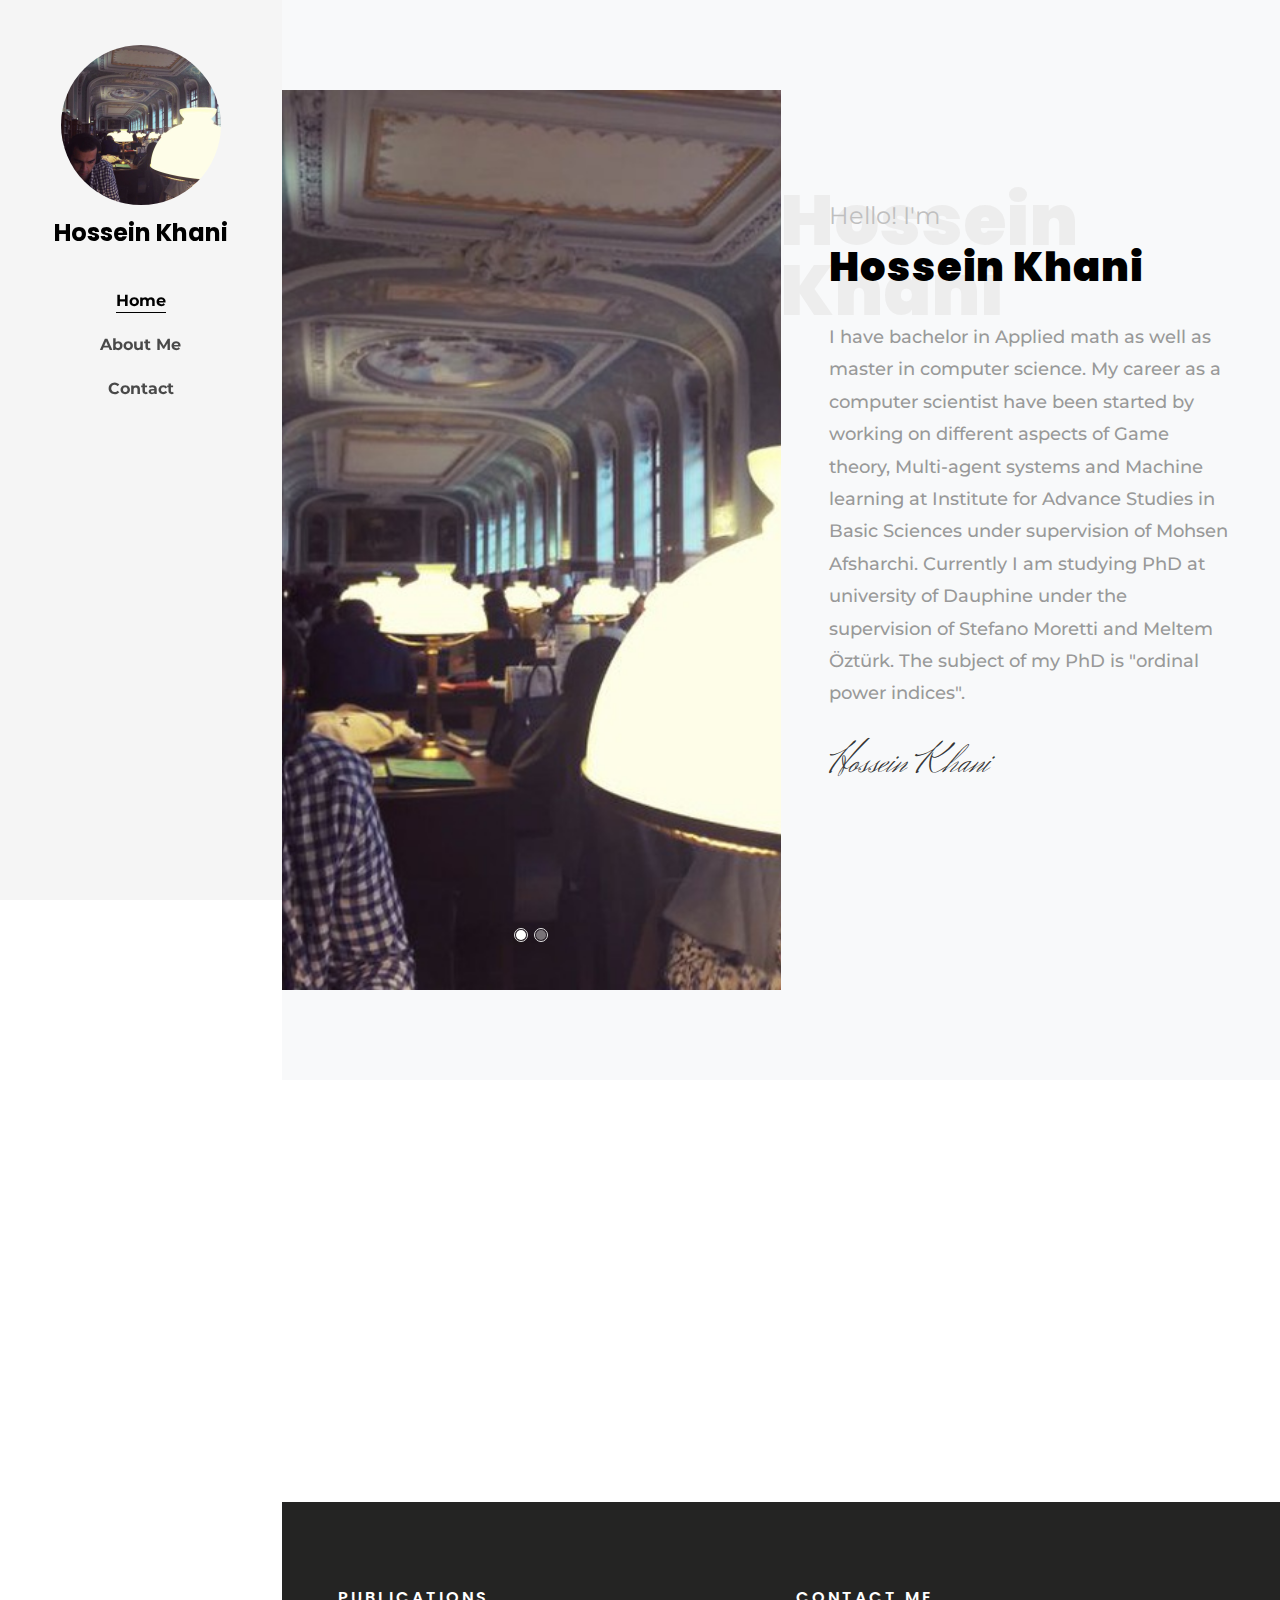
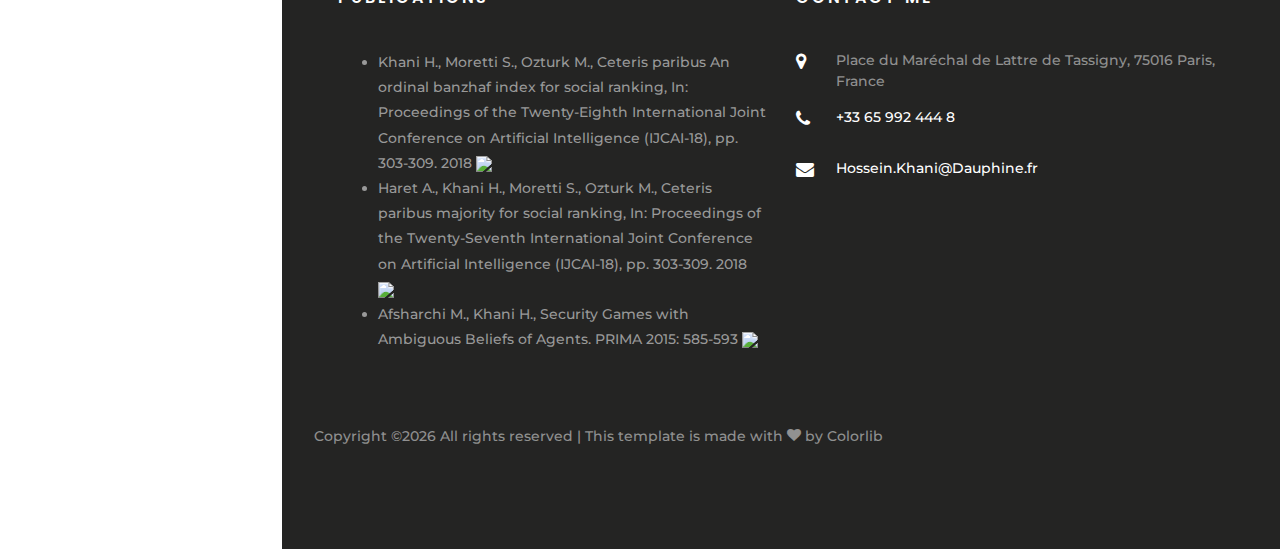
==== index.html @ 9dc2bffe "WebPage" ====
<!DOCTYPE html>
<html lang="en">
  <head>
    <title>Hossein Khani- Personal webpage</title>
    <meta charset="utf-8">
    <meta name="viewport" content="width=device-width, initial-scale=1, shrink-to-fit=no">
    
    <link href="https://fonts.googleapis.com/css?family=Poppins:300,400,500,600,700" rel="stylesheet">
    <link href="https://fonts.googleapis.com/css?family=Montserrat:300,400,500,700" rel="stylesheet">
    <link href="https://fonts.googleapis.com/css?family=Herr+Von+Muellerhoff" rel="stylesheet">

<link rel="stylesheet" href="https://cdnjs.cloudflare.com/ajax/libs/font-awesome/4.7.0/css/font-awesome.min.css">

    <link rel="stylesheet" href="css/open-iconic-bootstrap.min.css">
    <link rel="stylesheet" href="css/animate.css">
    
    <link rel="stylesheet" href="css/owl.carousel.min.css">
    <link rel="stylesheet" href="css/owl.theme.default.min.css">
    <link rel="stylesheet" href="css/magnific-popup.css">

    <link rel="stylesheet" href="css/aos.css">

    <link rel="stylesheet" href="css/ionicons.min.css">

    <link rel="stylesheet" href="css/bootstrap-datepicker.css">
    <link rel="stylesheet" href="css/jquery.timepicker.css">

    
    <link rel="stylesheet" href="css/flaticon.css">
    <link rel="stylesheet" href="css/icomoon.css">
    <link rel="stylesheet" href="css/style.css">
  </head>
  <body>

	<div id="colorlib-page">
		<a href="#" class="js-colorlib-nav-toggle colorlib-nav-toggle"><i></i></a>
		<aside id="colorlib-aside" role="complementary" class="js-fullheight text-center">
			<h1 id="colorlib-logo"><a href="index.html"><span class="img" style="background-image: url(images/author.jpg);"></span>Hossein Khani</a></h1>
			<nav id="colorlib-main-menu" role="navigation">
				<ul>
					<li class="colorlib-active"><a href="index.html">Home</a></li>
					
					<li><a href="about.html">About Me</a></li>
					
					
					<li><a href="contact.html">Contact</a></li>

                                      
				</ul>
			</nav>

			
		</aside> <!-- END COLORLIB-ASIDE -->
		<div id="colorlib-main">
			<section class="ftco-section-no-padding bg-light">
				<div class="hero-wrap">
					<div class="overlay"></div>
					<div class="d-flex align-items-center js-fullheight">
						<div class="author-image text img d-flex">
							<section class="home-slider js-fullheight owl-carousel">
					      <div class="slider-item js-fullheight" style="background-image: url(images/author.jpg);">
					      </div>

					      <div class="slider-item js-fullheight" style="background-image:url(images/author-2.jpg);">
					      </div>
					    </section>
						</div>
						<div class="author-info text p-3 p-md-5">
							<div class="desc">
								<span class="subheading">Hello! I'm</span>
								<h1 class="big-letter">Hossein Khani</h1>
								<h1 class="mb-4"><span>Hossein Khani</span><span></span></h1>
								<p class="mb-4">I have bachelor in Applied math as well as master in computer science. My career as a computer scientist have been started by working on different aspects of Game theory, Multi-agent systems and Machine learning at Institute for Advance Studies in Basic Sciences under supervision of Mohsen Afsharchi. Currently I am studying PhD at university of Dauphine under the supervision of Stefano Moretti and Meltem Öztürk. The subject of my PhD is "ordinal power indices".</p>
								<h3 class="signature h1">Hossein Khani</h3>
								<ul class="ftco-social mt-3">
		              <li class="ftco-animate"><a href="https://twitter.com/hossein8564?lang=en"><span class="icon-twitter"></span></a></li>
		         <!--     <li class="ftco-animate"><a href="#"><span class="icon-facebook"></span></a></li>-->
		              <li class="ftco-animate"><a href="https://www.instagram.com/hossein.khani8564/"><span class="icon-instagram"></span></a></li>

<li class="ftco-animate"><a href="https://www.linkedin.com/in/hossein-khani-0a2ab736/"><span class="fa fa-linkedin-square" style="font-size:24px"></span></a></li>

<li class="ftco-animate"><a href="https://github.com/HosseinKhani1"><span class="fa fa-github fa-2x"></span></a></li>
		            </ul>
	            </div>
						</div>
					</div>
				</div>
			</section>
			<section class="ftco-section instagram">
				<div class="container">
					<div class="row justify-content-center mb-2 pb-3">
	          <div class="col-md-7 heading-section heading-section-2 text-center ftco-animate">
	            <h2 class="mb-4">Research interests</h2>
	          </div>
	        </div>  
					<div class="row no-gutters">
		        <div class="col-sm-12 col-md ftco-animate">
		          <a href="images/SocialChoice.png" class="insta-img image-popup" style="background-image: url(images/image_1.jpg);">
		            <div class="icon d-flex justify-content-center">
		              <span></span>
		            </div>
		          </a>

		        </div>
		        <div class="col-sm-12 col-md ftco-animate">
		          <a href="images/SocialRanking.png" class="insta-img image-popup" style="background-image: url(images/image_2.jpg);">
		            <div class="icon d-flex justify-content-center">
		              <span></span>
		            </div>
		          </a>

		        </div>
		        <div class="col-sm-12 col-md ftco-animate">
		          <a href="images/GameTheory.png" class="insta-img image-popup" style="background-image: url(images/image_3.jpg);">
		            <div class="icon d-flex justify-content-center">
		              <span></span>
		            </div>
		          </a>

		        </div>
		        <div class="col-sm-12 col-md ftco-animate">
		          <a href="images/image_4.jpg" class="insta-img image-popup" style="background-image: url(images/image_4.jpg);">
		            <div class="icon d-flex justify-content-center">
		              <span></span>
		            </div>
		          </a>

		        </div>
		        <div class="col-sm-12 col-md ftco-animate">
		          <a href="images/image_5.jpg" class="insta-img image-popup" style="background-image: url(images/image_5.jpg);">
		            <div class="icon d-flex justify-content-center">
		              <span></span>
		            </div>
		          </a>
		        </div>
		      </div>
				</div>
			</section>
	    <footer class="ftco-footer ftco-bg-dark ftco-section">
	      <div class="container px-md-5">
	        <div class="row mb-5">
	          <div class="col-md">
	            <div class="ftco-footer-widget mb-4 ml-md-4">
	              <h2 class="ftco-heading-2">publications</h2>
	              <ul>
                      <li>Khani H., Moretti S., Ozturk M., Ceteris paribus   An ordinal banzhaf index for social ranking, In: Proceedings of the Twenty-Eighth International Joint Conference on Artificial Intelligence (IJCAI-18), pp. 303-309. 2018 <a href="http://dx.doi.org/10.24963/ijcai.2018/42" target="_blank"><img src="http://espadon.bu.dauphine.fr/labos/images/doi.png"></a></li>

	                <li>Haret A., Khani H., Moretti S., Ozturk M., Ceteris paribus majority for social ranking, In: Proceedings of the Twenty-Seventh International Joint Conference on Artificial Intelligence (IJCAI-18), pp. 303-309. 2018 <a href="http://dx.doi.org/10.24963/ijcai.2018/42" target="_blank"><img src="http://espadon.bu.dauphine.fr/labos/images/doi.png"></a></li>

	               <li>Afsharchi M., Khani H., Security Games with Ambiguous Beliefs of Agents. PRIMA 2015: 585-593
 <a href="https://link.springer.com/chapter/10.1007/978-3-319-25524-8_41" target=_blank><img src="http://espadon.bu.dauphine.fr/labos/images/doi.png"></a></li>
	               <!--  <li><a href="#" class="img" style="background-image: url(images/image_3.jpg);"></a></li>
	                <li><a href="#" class="img" style="background-image: url(images/image_4.jpg);"></a></li>
	                <li><a href="#" class="img" style="background-image: url(images/image_5.jpg);"></a></li>
	                <li><a href="#" class="img" style="background-image: url(images/image_6.jpg);"></a></li> -->
	              </ul>
	            </div>
	          </div>
	          <div class="col-md">
	            <div class="ftco-footer-widget mb-4">
	            	<h2 class="ftco-heading-2">Contact Me</h2>
	            	<div class="block-23 mb-3">
		              <ul>
		                <li><span class="icon icon-map-marker"></span><span class="text">Place du Maréchal de Lattre de Tassigny, 75016 Paris, France</span></li>
		                <li><a href="#"><span class="icon icon-phone"></span><span class="text">+33 65 992 444 8</span></a></li>
		                <li><a href="#"><span class="icon icon-envelope"></span><span class="text">Hossein.Khani@Dauphine.fr</span></a></li>
		              </ul>
		            </div>
	            </div>
	          </div>
	        </div>
	        <div class="row">
	          <div class="col-md-12">

	            <p><!-- Link back to Colorlib can't be removed. Template is licensed under CC BY 3.0. -->
	  Copyright &copy;<script>document.write(new Date().getFullYear());</script> All rights reserved | This template is made with <i class="icon-heart" aria-hidden="true"></i> by <a href="https://colorlib.com" target="_blank">Colorlib</a>
	  <!-- Link back to Colorlib can't be removed. Template is licensed under CC BY 3.0. --></p>
	          </div>
	        </div>
	      </div>
	    </footer>
		</div><!-- END COLORLIB-MAIN -->
	</div><!-- END COLORLIB-PAGE -->

  <!-- loader -->
  <div id="ftco-loader" class="show fullscreen"><svg class="circular" width="48px" height="48px"><circle class="path-bg" cx="24" cy="24" r="22" fill="none" stroke-width="4" stroke="#eeeeee"/><circle class="path" cx="24" cy="24" r="22" fill="none" stroke-width="4" stroke-miterlimit="10" stroke="#F96D00"/></svg></div>


  <script src="js/jquery.min.js"></script>
  <script src="js/jquery-migrate-3.0.1.min.js"></script>
  <script src="js/popper.min.js"></script>
  <script src="js/bootstrap.min.js"></script>
  <script src="js/jquery.easing.1.3.js"></script>
  <script src="js/jquery.waypoints.min.js"></script>
  <script src="js/jquery.stellar.min.js"></script>
  <script src="js/owl.carousel.min.js"></script>
  <script src="js/jquery.magnific-popup.min.js"></script>
  <script src="js/aos.js"></script>
  <script src="js/jquery.animateNumber.min.js"></script>
  <script src="js/bootstrap-datepicker.js"></script>
  <script src="js/jquery.timepicker.min.js"></script>
  <script src="js/scrollax.min.js"></script>
  <script src="https://maps.googleapis.com/maps/api/js?key=AIzaSyBVWaKrjvy3MaE7SQ74_uJiULgl1JY0H2s&sensor=false"></script>
  <script src="js/google-map.js"></script>
  <script src="js/main.js"></script>
    
  </body>
</html>
---- css/flaticon.css ----
/*
  	Flaticon icon font: Flaticon
  	Creation date: 12/12/2018 14:43
  	*/


@font-face {
  font-family: "Flaticon";
  src: url("../fonts/flaticon/font/Flaticon.eot");
  src: url("../fonts/flaticon/font/Flaticon.eot?#iefix") format("embedded-opentype"),
       url("../fonts/flaticon/font/Flaticon.woff") format("woff"),
       url("../fonts/flaticon/font/Flaticon.ttf") format("truetype"),
       url("../fonts/flaticon/font/Flaticon.svg#Flaticon") format("svg");
  font-weight: normal;
  font-style: normal;
}

@media screen and (-webkit-min-device-pixel-ratio:0) {
  @font-face {
    font-family: "Flaticon";
    src: url("../fonts/flaticon/font/Flaticon.svg#Flaticon") format("svg");
  }
}

[class^="flaticon-"]:before, [class*=" flaticon-"]:before,
[class^="flaticon-"]:after, [class*=" flaticon-"]:after {   
  font-family: Flaticon;
  font-style: normal;
  font-weight: normal;
  font-variant: normal;
  text-transform: none;
  line-height: 1;

  /* Better Font Rendering =========== */
  -webkit-font-smoothing: antialiased;
  -moz-osx-font-smoothing: grayscale;
}

.flaticon-printing-photo:before { content: "\f100"; }
.flaticon-focusing-target:before { content: "\f101"; }
.flaticon-camera:before { content: "\f102"; }
.flaticon-polaroid-pictures:before { content: "\f103"; }
.flaticon-big-lens:before { content: "\f104"; }
.flaticon-film:before { content: "\f105"; }
---- css/icomoon.css ----
@font-face {
  font-family: 'icomoon';
  src:  url('../fonts/icomoon/icomoon.eot?6tt51o');
  src:  url('../fonts/icomoon/icomoon.eot?6tt51o#iefix') format('embedded-opentype'),
    url('../fonts/icomoon/icomoon.ttf?6tt51o') format('truetype'),
    url('../fonts/icomoon/icomoon.woff?6tt51o') format('woff'),
    url('../fonts/icomoon/icomoon.svg?6tt51o#icomoon') format('svg');
  font-weight: normal;
  font-style: normal;
}

[class^="icon-"], [class*=" icon-"] {
  /* use !important to prevent issues with browser extensions that change fonts */
  font-family: 'icomoon' !important;
  speak: none;
  font-style: normal;
  font-weight: normal;
  font-variant: normal;
  text-transform: none;
  line-height: 1;

  /* Better Font Rendering =========== */
  -webkit-font-smoothing: antialiased;
  -moz-osx-font-smoothing: grayscale;
}

.icon-asterisk:before {
  content: "\f069";
}
.icon-plus:before {
  content: "\f067";
}
.icon-question:before {
  content: "\f128";
}
.icon-minus:before {
  content: "\f068";
}
.icon-glass:before {
  content: "\f000";
}
.icon-music:before {
  content: "\f001";
}
.icon-search:before {
  content: "\f002";
}
.icon-envelope-o:before {
  content: "\f003";
}
.icon-heart:before {
  content: "\f004";
}
.icon-star:before {
  content: "\f005";
}
.icon-star-o:before {
  content: "\f006";
}
.icon-user:before {
  content: "\f007";
}
.icon-film:before {
  content: "\f008";
}
.icon-th-large:before {
  content: "\f009";
}
.icon-th:before {
  content: "\f00a";
}
.icon-th-list:before {
  content: "\f00b";
}
.icon-check:before {
  content: "\f00c";
}
.icon-close:before {
  content: "\f00d";
}
.icon-remove:before {
  content: "\f00d";
}
.icon-times:before {
  content: "\f00d";
}
.icon-search-plus:before {
  content: "\f00e";
}
.icon-search-minus:before {
  content: "\f010";
}
.icon-power-off:before {
  content: "\f011";
}
.icon-signal:before {
  content: "\f012";
}
.icon-cog:before {
  content: "\f013";
}
.icon-gear:before {
  content: "\f013";
}
.icon-trash-o:before {
  content: "\f014";
}
.icon-home:before {
  content: "\f015";
}
.icon-file-o:before {
  content: "\f016";
}
.icon-clock-o:before {
  content: "\f017";
}
.icon-road:before {
  content: "\f018";
}
.icon-download:before {
  content: "\f019";
}
.icon-arrow-circle-o-down:before {
  content: "\f01a";
}
.icon-arrow-circle-o-up:before {
  content: "\f01b";
}
.icon-inbox:before {
  content: "\f01c";
}
.icon-play-circle-o:before {
  content: "\f01d";
}
.icon-repeat:before {
  content: "\f01e";
}
.icon-rotate-right:before {
  content: "\f01e";
}
.icon-refresh:before {
  content: "\f021";
}
.icon-list-alt:before {
  content: "\f022";
}
.icon-lock:before {
  content: "\f023";
}
.icon-flag:before {
  content: "\f024";
}
.icon-headphones:before {
  content: "\f025";
}
.icon-volume-off:before {
  content: "\f026";
}
.icon-volume-down:before {
  content: "\f027";
}
.icon-volume-up:before {
  content: "\f028";
}
.icon-qrcode:before {
  content: "\f029";
}
.icon-barcode:before {
  content: "\f02a";
}
.icon-tag:before {
  content: "\f02b";
}
.icon-tags:before {
  content: "\f02c";
}
.icon-book:before {
  content: "\f02d";
}
.icon-bookmark:before {
  content: "\f02e";
}
.icon-print:before {
  content: "\f02f";
}
.icon-camera:before {
  content: "\f030";
}
.icon-font:before {
  content: "\f031";
}
.icon-bold:before {
  content: "\f032";
}
.icon-italic:before {
  content: "\f033";
}
.icon-text-height:before {
  content: "\f034";
}
.icon-text-width:before {
  content: "\f035";
}
.icon-align-left:before {
  content: "\f036";
}
.icon-align-center:before {
  content: "\f037";
}
.icon-align-right:before {
  content: "\f038";
}
.icon-align-justify:before {
  content: "\f039";
}
.icon-list:before {
  content: "\f03a";
}
.icon-dedent:before {
  content: "\f03b";
}
.icon-outdent:before {
  content: "\f03b";
}
.icon-indent:before {
  content: "\f03c";
}
.icon-video-camera:before {
  content: "\f03d";
}
.icon-image:before {
  content: "\f03e";
}
.icon-photo:before {
  content: "\f03e";
}
.icon-picture-o:before {
  content: "\f03e";
}
.icon-pencil:before {
  content: "\f040";
}
.icon-map-marker:before {
  content: "\f041";
}
.icon-adjust:before {
  content: "\f042";
}
.icon-tint:before {
  content: "\f043";
}
.icon-edit:before {
  content: "\f044";
}
.icon-pencil-square-o:before {
  content: "\f044";
}
.icon-share-square-o:before {
  content: "\f045";
}
.icon-check-square-o:before {
  content: "\f046";
}
.icon-arrows:before {
  content: "\f047";
}
.icon-step-backward:before {
  content: "\f048";
}
.icon-fast-backward:before {
  content: "\f049";
}
.icon-backward:before {
  content: "\f04a";
}
.icon-play:before {
  content: "\f04b";
}
.icon-pause:before {
  content: "\f04c";
}
.icon-stop:before {
  content: "\f04d";
}
.icon-forward:before {
  content: "\f04e";
}
.icon-fast-forward:before {
  content: "\f050";
}
.icon-step-forward:before {
  content: "\f051";
}
.icon-eject:before {
  content: "\f052";
}
.icon-chevron-left:before {
  content: "\f053";
}
.icon-chevron-right:before {
  content: "\f054";
}
.icon-plus-circle:before {
  content: "\f055";
}
.icon-minus-circle:before {
  content: "\f056";
}
.icon-times-circle:before {
  content: "\f057";
}
.icon-check-circle:before {
  content: "\f058";
}
.icon-question-circle:before {
  content: "\f059";
}
.icon-info-circle:before {
  content: "\f05a";
}
.icon-crosshairs:before {
  content: "\f05b";
}
.icon-times-circle-o:before {
  content: "\f05c";
}
.icon-check-circle-o:before {
  content: "\f05d";
}
.icon-ban:before {
  content: "\f05e";
}
.icon-arrow-left:before {
  content: "\f060";
}
.icon-arrow-right:before {
  content: "\f061";
}
.icon-arrow-up:before {
  content: "\f062";
}
.icon-arrow-down:before {
  content: "\f063";
}
.icon-mail-forward:before {
  content: "\f064";
}
.icon-share:before {
  content: "\f064";
}
.icon-expand:before {
  content: "\f065";
}
.icon-compress:before {
  content: "\f066";
}
.icon-exclamation-circle:before {
  content: "\f06a";
}
.icon-gift:before {
  content: "\f06b";
}
.icon-leaf:before {
  content: "\f06c";
}
.icon-fire:before {
  content: "\f06d";
}
.icon-eye:before {
  content: "\f06e";
}
.icon-eye-slash:before {
  content: "\f070";
}
.icon-exclamation-triangle:before {
  content: "\f071";
}
.icon-warning:before {
  content: "\f071";
}
.icon-plane:before {
  content: "\f072";
}
.icon-calendar:before {
  content: "\f073";
}
.icon-random:before {
  content: "\f074";
}
.icon-comment:before {
  content: "\f075";
}
.icon-magnet:before {
  content: "\f076";
}
.icon-chevron-up:before {
  content: "\f077";
}
.icon-chevron-down:before {
  content: "\f078";
}
.icon-retweet:before {
  content: "\f079";
}
.icon-shopping-cart:before {
  content: "\f07a";
}
.icon-folder:before {
  content: "\f07b";
}
.icon-folder-open:before {
  content: "\f07c";
}
.icon-arrows-v:before {
  content: "\f07d";
}
.icon-arrows-h:before {
  content: "\f07e";
}
.icon-bar-chart:before {
  content: "\f080";
}
.icon-bar-chart-o:before {
  content: "\f080";
}
.icon-twitter-square:before {
  content: "\f081";
}
.icon-facebook-square:before {
  content: "\f082";
}
.icon-camera-retro:before {
  content: "\f083";
}
.icon-key:before {
  content: "\f084";
}
.icon-cogs:before {
  content: "\f085";
}
.icon-gears:before {
  content: "\f085";
}
.icon-comments:before {
  content: "\f086";
}
.icon-thumbs-o-up:before {
  content: "\f087";
}
.icon-thumbs-o-down:before {
  content: "\f088";
}
.icon-star-half:before {
  content: "\f089";
}
.icon-heart-o:before {
  content: "\f08a";
}
.icon-sign-out:before {
  content: "\f08b";
}
.icon-linkedin-square:before {
  content: "\f08c";
}
.icon-thumb-tack:before {
  content: "\f08d";
}
.icon-external-link:before {
  content: "\f08e";
}
.icon-sign-in:before {
  content: "\f090";
}
.icon-trophy:before {
  content: "\f091";
}
.icon-github-square:before {
  content: "\f092";
}
.icon-upload:before {
  content: "\f093";
}
.icon-lemon-o:before {
  content: "\f094";
}
.icon-phone:before {
  content: "\f095";
}
.icon-square-o:before {
  content: "\f096";
}
.icon-bookmark-o:before {
  content: "\f097";
}
.icon-phone-square:before {
  content: "\f098";
}
.icon-twitter:before {
  content: "\f099";
}
.icon-facebook:before {
  content: "\f09a";
}
.icon-facebook-f:before {
  content: "\f09a";
}
.icon-github:before {
  content: "\f09b";
}
.icon-unlock:before {
  content: "\f09c";
}
.icon-credit-card:before {
  content: "\f09d";
}
.icon-feed:before {
  content: "\f09e";
}
.icon-rss:before {
  content: "\f09e";
}
.icon-hdd-o:before {
  content: "\f0a0";
}
.icon-bullhorn:before {
  content: "\f0a1";
}
.icon-bell-o:before {
  content: "\f0a2";
}
.icon-certificate:before {
  content: "\f0a3";
}
.icon-hand-o-right:before {
  content: "\f0a4";
}
.icon-hand-o-left:before {
  content: "\f0a5";
}
.icon-hand-o-up:before {
  content: "\f0a6";
}
.icon-hand-o-down:before {
  content: "\f0a7";
}
.icon-arrow-circle-left:before {
  content: "\f0a8";
}
.icon-arrow-circle-right:before {
  content: "\f0a9";
}
.icon-arrow-circle-up:before {
  content: "\f0aa";
}
.icon-arrow-circle-down:before {
  content: "\f0ab";
}
.icon-globe:before {
  content: "\f0ac";
}
.icon-wrench:before {
  content: "\f0ad";
}
.icon-tasks:before {
  content: "\f0ae";
}
.icon-filter:before {
  content: "\f0b0";
}
.icon-briefcase:before {
  content: "\f0b1";
}
.icon-arrows-alt:before {
  content: "\f0b2";
}
.icon-group:before {
  content: "\f0c0";
}
.icon-users:before {
  content: "\f0c0";
}
.icon-chain:before {
  content: "\f0c1";
}
.icon-link:before {
  content: "\f0c1";
}
.icon-cloud:before {
  content: "\f0c2";
}
.icon-flask:before {
  content: "\f0c3";
}
.icon-cut:before {
  content: "\f0c4";
}
.icon-scissors:before {
  content: "\f0c4";
}
.icon-copy:before {
  content: "\f0c5";
}
.icon-files-o:before {
  content: "\f0c5";
}
.icon-paperclip:before {
  content: "\f0c6";
}
.icon-floppy-o:before {
  content: "\f0c7";
}
.icon-save:before {
  content: "\f0c7";
}
.icon-square:before {
  content: "\f0c8";
}
.icon-bars:before {
  content: "\f0c9";
}
.icon-navicon:before {
  content: "\f0c9";
}
.icon-reorder:before {
  content: "\f0c9";
}
.icon-list-ul:before {
  content: "\f0ca";
}
.icon-list-ol:before {
  content: "\f0cb";
}
.icon-strikethrough:before {
  content: "\f0cc";
}
.icon-underline:before {
  content: "\f0cd";
}
.icon-table:before {
  content: "\f0ce";
}
.icon-magic:before {
  content: "\f0d0";
}
.icon-truck:before {
  content: "\f0d1";
}
.icon-pinterest:before {
  content: "\f0d2";
}
.icon-pinterest-square:before {
  content: "\f0d3";
}
.icon-google-plus-square:before {
  content: "\f0d4";
}
.icon-google-plus:before {
  content: "\f0d5";
}
.icon-money:before {
  content: "\f0d6";
}
.icon-caret-down:before {
  content: "\f0d7";
}
.icon-caret-up:before {
  content: "\f0d8";
}
.icon-caret-left:before {
  content: "\f0d9";
}
.icon-caret-right:before {
  content: "\f0da";
}
.icon-columns:before {
  content: "\f0db";
}
.icon-sort:before {
  content: "\f0dc";
}
.icon-unsorted:before {
  content: "\f0dc";
}
.icon-sort-desc:before {
  content: "\f0dd";
}
.icon-sort-down:before {
  content: "\f0dd";
}
.icon-sort-asc:before {
  content: "\f0de";
}
.icon-sort-up:before {
  content: "\f0de";
}
.icon-envelope:before {
  content: "\f0e0";
}
.icon-linkedin:before {
  content: "\f0e1";
}
.icon-rotate-left:before {
  content: "\f0e2";
}
.icon-undo:before {
  content: "\f0e2";
}
.icon-gavel:before {
  content: "\f0e3";
}
.icon-legal:before {
  content: "\f0e3";
}
.icon-dashboard:before {
  content: "\f0e4";
}
.icon-tachometer:before {
  content: "\f0e4";
}
.icon-comment-o:before {
  content: "\f0e5";
}
.icon-comments-o:before {
  content: "\f0e6";
}
.icon-bolt:before {
  content: "\f0e7";
}
.icon-flash:before {
  content: "\f0e7";
}
.icon-sitemap:before {
  content: "\f0e8";
}
.icon-umbrella:before {
  content: "\f0e9";
}
.icon-clipboard:before {
  content: "\f0ea";
}
.icon-paste:before {
  content: "\f0ea";
}
.icon-lightbulb-o:before {
  content: "\f0eb";
}
.icon-exchange:before {
  content: "\f0ec";
}
.icon-cloud-download:before {
  content: "\f0ed";
}
.icon-cloud-upload:before {
  content: "\f0ee";
}
.icon-user-md:before {
  content: "\f0f0";
}
.icon-stethoscope:before {
  content: "\f0f1";
}
.icon-suitcase:before {
  content: "\f0f2";
}
.icon-bell:before {
  content: "\f0f3";
}
.icon-coffee:before {
  content: "\f0f4";
}
.icon-cutlery:before {
  content: "\f0f5";
}
.icon-file-text-o:before {
  content: "\f0f6";
}
.icon-building-o:before {
  content: "\f0f7";
}
.icon-hospital-o:before {
  content: "\f0f8";
}
.icon-ambulance:before {
  content: "\f0f9";
}
.icon-medkit:before {
  content: "\f0fa";
}
.icon-fighter-jet:before {
  content: "\f0fb";
}
.icon-beer:before {
  content: "\f0fc";
}
.icon-h-square:before {
  content: "\f0fd";
}
.icon-plus-square:before {
  content: "\f0fe";
}
.icon-angle-double-left:before {
  content: "\f100";
}
.icon-angle-double-right:before {
  content: "\f101";
}
.icon-angle-double-up:before {
  content: "\f102";
}
.icon-angle-double-down:before {
  content: "\f103";
}
.icon-angle-left:before {
  content: "\f104";
}
.icon-angle-right:before {
  content: "\f105";
}
.icon-angle-up:before {
  content: "\f106";
}
.icon-angle-down:before {
  content: "\f107";
}
.icon-desktop:before {
  content: "\f108";
}
.icon-laptop:before {
  content: "\f109";
}
.icon-tablet:before {
  content: "\f10a";
}
.icon-mobile:before {
  content: "\f10b";
}
.icon-mobile-phone:before {
  content: "\f10b";
}
.icon-circle-o:before {
  content: "\f10c";
}
.icon-quote-left:before {
  content: "\f10d";
}
.icon-quote-right:before {
  content: "\f10e";
}
.icon-spinner:before {
  content: "\f110";
}
.icon-circle:before {
  content: "\f111";
}
.icon-mail-reply:before {
  content: "\f112";
}
.icon-reply:before {
  content: "\f112";
}
.icon-github-alt:before {
  content: "\f113";
}
.icon-folder-o:before {
  content: "\f114";
}
.icon-folder-open-o:before {
  content: "\f115";
}
.icon-smile-o:before {
  content: "\f118";
}
.icon-frown-o:before {
  content: "\f119";
}
.icon-meh-o:before {
  content: "\f11a";
}
.icon-gamepad:before {
  content: "\f11b";
}
.icon-keyboard-o:before {
  content: "\f11c";
}
.icon-flag-o:before {
  content: "\f11d";
}
.icon-flag-checkered:before {
  content: "\f11e";
}
.icon-terminal:before {
  content: "\f120";
}
.icon-code:before {
  content: "\f121";
}
.icon-mail-reply-all:before {
  content: "\f122";
}
.icon-reply-all:before {
  content: "\f122";
}
.icon-star-half-empty:before {
  content: "\f123";
}
.icon-star-half-full:before {
  content: "\f123";
}
.icon-star-half-o:before {
  content: "\f123";
}
.icon-location-arrow:before {
  content: "\f124";
}
.icon-crop:before {
  content: "\f125";
}
.icon-code-fork:before {
  content: "\f126";
}
.icon-chain-broken:before {
  content: "\f127";
}
.icon-unlink:before {
  content: "\f127";
}
.icon-info:before {
  content: "\f129";
}
.icon-exclamation:before {
  content: "\f12a";
}
.icon-superscript:before {
  content: "\f12b";
}
.icon-subscript:before {
  content: "\f12c";
}
.icon-eraser:before {
  content: "\f12d";
}
.icon-puzzle-piece:before {
  content: "\f12e";
}
.icon-microphone:before {
  content: "\f130";
}
.icon-microphone-slash:before {
  content: "\f131";
}
.icon-shield:before {
  content: "\f132";
}
.icon-calendar-o:before {
  content: "\f133";
}
.icon-fire-extinguisher:before {
  content: "\f134";
}
.icon-rocket:before {
  content: "\f135";
}
.icon-maxcdn:before {
  content: "\f136";
}
.icon-chevron-circle-left:before {
  content: "\f137";
}
.icon-chevron-circle-right:before {
  content: "\f138";
}
.icon-chevron-circle-up:before {
  content: "\f139";
}
.icon-chevron-circle-down:before {
  content: "\f13a";
}
.icon-html5:before {
  content: "\f13b";
}
.icon-css3:before {
  content: "\f13c";
}
.icon-anchor:before {
  content: "\f13d";
}
.icon-unlock-alt:before {
  content: "\f13e";
}
.icon-bullseye:before {
  content: "\f140";
}
.icon-ellipsis-h:before {
  content: "\f141";
}
.icon-ellipsis-v:before {
  content: "\f142";
}
.icon-rss-square:before {
  content: "\f143";
}
.icon-play-circle:before {
  content: "\f144";
}
.icon-ticket:before {
  content: "\f145";
}
.icon-minus-square:before {
  content: "\f146";
}
.icon-minus-square-o:before {
  content: "\f147";
}
.icon-level-up:before {
  content: "\f148";
}
.icon-level-down:before {
  content: "\f149";
}
.icon-check-square:before {
  content: "\f14a";
}
.icon-pencil-square:before {
  content: "\f14b";
}
.icon-external-link-square:before {
  content: "\f14c";
}
.icon-share-square:before {
  content: "\f14d";
}
.icon-compass:before {
  content: "\f14e";
}
.icon-caret-square-o-down:before {
  content: "\f150";
}
.icon-toggle-down:before {
  content: "\f150";
}
.icon-caret-square-o-up:before {
  content: "\f151";
}
.icon-toggle-up:before {
  content: "\f151";
}
.icon-caret-square-o-right:before {
  content: "\f152";
}
.icon-toggle-right:before {
  content: "\f152";
}
.icon-eur:before {
  content: "\f153";
}
.icon-euro:before {
  content: "\f153";
}
.icon-gbp:before {
  content: "\f154";
}
.icon-dollar:before {
  content: "\f155";
}
.icon-usd:before {
  content: "\f155";
}
.icon-inr:before {
  content: "\f156";
}
.icon-rupee:before {
  content: "\f156";
}
.icon-cny:before {
  content: "\f157";
}
.icon-jpy:before {
  content: "\f157";
}
.icon-rmb:before {
  content: "\f157";
}
.icon-yen:before {
  content: "\f157";
}
.icon-rouble:before {
  content: "\f158";
}
.icon-rub:before {
  content: "\f158";
}
.icon-ruble:before {
  content: "\f158";
}
.icon-krw:before {
  content: "\f159";
}
.icon-won:before {
  content: "\f159";
}
.icon-bitcoin:before {
  content: "\f15a";
}
.icon-btc:before {
  content: "\f15a";
}
.icon-file:before {
  content: "\f15b";
}
.icon-file-text:before {
  content: "\f15c";
}
.icon-sort-alpha-asc:before {
  content: "\f15d";
}
.icon-sort-alpha-desc:before {
  content: "\f15e";
}
.icon-sort-amount-asc:before {
  content: "\f160";
}
.icon-sort-amount-desc:before {
  content: "\f161";
}
.icon-sort-numeric-asc:before {
  content: "\f162";
}
.icon-sort-numeric-desc:before {
  content: "\f163";
}
.icon-thumbs-up:before {
  content: "\f164";
}
.icon-thumbs-down:before {
  content: "\f165";
}
.icon-youtube-square:before {
  content: "\f166";
}
.icon-youtube:before {
  content: "\f167";
}
.icon-xing:before {
  content: "\f168";
}
.icon-xing-square:before {
  content: "\f169";
}
.icon-youtube-play:before {
  content: "\f16a";
}
.icon-dropbox:before {
  content: "\f16b";
}
.icon-stack-overflow:before {
  content: "\f16c";
}
.icon-instagram:before {
  content: "\f16d";
}
.icon-flickr:before {
  content: "\f16e";
}
.icon-adn:before {
  content: "\f170";
}
.icon-bitbucket:before {
  content: "\f171";
}
.icon-bitbucket-square:before {
  content: "\f172";
}
.icon-tumblr:before {
  content: "\f173";
}
.icon-tumblr-square:before {
  content: "\f174";
}
.icon-long-arrow-down:before {
  content: "\f175";
}
.icon-long-arrow-up:before {
  content: "\f176";
}
.icon-long-arrow-left:before {
  content: "\f177";
}
.icon-long-arrow-right:before {
  content: "\f178";
}
.icon-apple:before {
  content: "\f179";
}
.icon-windows:before {
  content: "\f17a";
}
.icon-android:before {
  content: "\f17b";
}
.icon-linux:before {
  content: "\f17c";
}
.icon-dribbble:before {
  content: "\f17d";
}
.icon-skype:before {
  content: "\f17e";
}
.icon-foursquare:before {
  content: "\f180";
}
.icon-trello:before {
  content: "\f181";
}
.icon-female:before {
  content: "\f182";
}
.icon-male:before {
  content: "\f183";
}
.icon-gittip:before {
  content: "\f184";
}
.icon-gratipay:before {
  content: "\f184";
}
.icon-sun-o:before {
  content: "\f185";
}
.icon-moon-o:before {
  content: "\f186";
}
.icon-archive:before {
  content: "\f187";
}
.icon-bug:before {
  content: "\f188";
}
.icon-vk:before {
  content: "\f189";
}
.icon-weibo:before {
  content: "\f18a";
}
.icon-renren:before {
  content: "\f18b";
}
.icon-pagelines:before {
  content: "\f18c";
}
.icon-stack-exchange:before {
  content: "\f18d";
}
.icon-arrow-circle-o-right:before {
  content: "\f18e";
}
.icon-arrow-circle-o-left:before {
  content: "\f190";
}
.icon-caret-square-o-left:before {
  content: "\f191";
}
.icon-toggle-left:before {
  content: "\f191";
}
.icon-dot-circle-o:before {
  content: "\f192";
}
.icon-wheelchair:before {
  content: "\f193";
}
.icon-vimeo-square:before {
  content: "\f194";
}
.icon-try:before {
  content: "\f195";
}
.icon-turkish-lira:before {
  content: "\f195";
}
.icon-plus-square-o:before {
  content: "\f196";
}
.icon-space-shuttle:before {
  content: "\f197";
}
.icon-slack:before {
  content: "\f198";
}
.icon-envelope-square:before {
  content: "\f199";
}
.icon-wordpress:before {
  content: "\f19a";
}
.icon-openid:before {
  content: "\f19b";
}
.icon-bank:before {
  content: "\f19c";
}
.icon-institution:before {
  content: "\f19c";
}
.icon-university:before {
  content: "\f19c";
}
.icon-graduation-cap:before {
  content: "\f19d";
}
.icon-mortar-board:before {
  content: "\f19d";
}
.icon-yahoo:before {
  content: "\f19e";
}
.icon-google:before {
  content: "\f1a0";
}
.icon-reddit:before {
  content: "\f1a1";
}
.icon-reddit-square:before {
  content: "\f1a2";
}
.icon-stumbleupon-circle:before {
  content: "\f1a3";
}
.icon-stumbleupon:before {
  content: "\f1a4";
}
.icon-delicious:before {
  content: "\f1a5";
}
.icon-digg:before {
  content: "\f1a6";
}
.icon-pied-piper-pp:before {
  content: "\f1a7";
}
.icon-pied-piper-alt:before {
  content: "\f1a8";
}
.icon-drupal:before {
  content: "\f1a9";
}
.icon-joomla:before {
  content: "\f1aa";
}
.icon-language:before {
  content: "\f1ab";
}
.icon-fax:before {
  content: "\f1ac";
}
.icon-building:before {
  content: "\f1ad";
}
.icon-child:before {
  content: "\f1ae";
}
.icon-paw:before {
  content: "\f1b0";
}
.icon-spoon:before {
  content: "\f1b1";
}
.icon-cube:before {
  content: "\f1b2";
}
.icon-cubes:before {
  content: "\f1b3";
}
.icon-behance:before {
  content: "\f1b4";
}
.icon-behance-square:before {
  content: "\f1b5";
}
.icon-steam:before {
  content: "\f1b6";
}
.icon-steam-square:before {
  content: "\f1b7";
}
.icon-recycle:before {
  content: "\f1b8";
}
.icon-automobile:before {
  content: "\f1b9";
}
.icon-car:before {
  content: "\f1b9";
}
.icon-cab:before {
  content: "\f1ba";
}
.icon-taxi:before {
  content: "\f1ba";
}
.icon-tree:before {
  content: "\f1bb";
}
.icon-spotify:before {
  content: "\f1bc";
}
.icon-deviantart:before {
  content: "\f1bd";
}
.icon-soundcloud:before {
  content: "\f1be";
}
.icon-database:before {
  content: "\f1c0";
}
.icon-file-pdf-o:before {
  content: "\f1c1";
}
.icon-file-word-o:before {
  content: "\f1c2";
}
.icon-file-excel-o:before {
  content: "\f1c3";
}
.icon-file-powerpoint-o:before {
  content: "\f1c4";
}
.icon-file-image-o:before {
  content: "\f1c5";
}
.icon-file-photo-o:before {
  content: "\f1c5";
}
.icon-file-picture-o:before {
  content: "\f1c5";
}
.icon-file-archive-o:before {
  content: "\f1c6";
}
.icon-file-zip-o:before {
  content: "\f1c6";
}
.icon-file-audio-o:before {
  content: "\f1c7";
}
.icon-file-sound-o:before {
  content: "\f1c7";
}
.icon-file-movie-o:before {
  content: "\f1c8";
}
.icon-file-video-o:before {
  content: "\f1c8";
}
.icon-file-code-o:before {
  content: "\f1c9";
}
.icon-vine:before {
  content: "\f1ca";
}
.icon-codepen:before {
  content: "\f1cb";
}
.icon-jsfiddle:before {
  content: "\f1cc";
}
.icon-life-bouy:before {
  content: "\f1cd";
}
.icon-life-buoy:before {
  content: "\f1cd";
}
.icon-life-ring:before {
  content: "\f1cd";
}
.icon-life-saver:before {
  content: "\f1cd";
}
.icon-support:before {
  content: "\f1cd";
}
.icon-circle-o-notch:before {
  content: "\f1ce";
}
.icon-ra:before {
  content: "\f1d0";
}
.icon-rebel:before {
  content: "\f1d0";
}
.icon-resistance:before {
  content: "\f1d0";
}
.icon-empire:before {
  content: "\f1d1";
}
.icon-ge:before {
  content: "\f1d1";
}
.icon-git-square:before {
  content: "\f1d2";
}
.icon-git:before {
  content: "\f1d3";
}
.icon-hacker-news:before {
  content: "\f1d4";
}
.icon-y-combinator-square:before {
  content: "\f1d4";
}
.icon-yc-square:before {
  content: "\f1d4";
}
.icon-tencent-weibo:before {
  content: "\f1d5";
}
.icon-qq:before {
  content: "\f1d6";
}
.icon-wechat:before {
  content: "\f1d7";
}
.icon-weixin:before {
  content: "\f1d7";
}
.icon-paper-plane:before {
  content: "\f1d8";
}
.icon-send:before {
  content: "\f1d8";
}
.icon-paper-plane-o:before {
  content: "\f1d9";
}
.icon-send-o:before {
  content: "\f1d9";
}
.icon-history:before {
  content: "\f1da";
}
.icon-circle-thin:before {
  content: "\f1db";
}
.icon-header:before {
  content: "\f1dc";
}
.icon-paragraph:before {
  content: "\f1dd";
}
.icon-sliders:before {
  content: "\f1de";
}
.icon-share-alt:before {
  content: "\f1e0";
}
.icon-share-alt-square:before {
  content: "\f1e1";
}
.icon-bomb:before {
  content: "\f1e2";
}
.icon-futbol-o:before {
  content: "\f1e3";
}
.icon-soccer-ball-o:before {
  content: "\f1e3";
}
.icon-tty:before {
  content: "\f1e4";
}
.icon-binoculars:before {
  content: "\f1e5";
}
.icon-plug:before {
  content: "\f1e6";
}
.icon-slideshare:before {
  content: "\f1e7";
}
.icon-twitch:before {
  content: "\f1e8";
}
.icon-yelp:before {
  content: "\f1e9";
}
.icon-newspaper-o:before {
  content: "\f1ea";
}
.icon-wifi:before {
  content: "\f1eb";
}
.icon-calculator:before {
  content: "\f1ec";
}
.icon-paypal:before {
  content: "\f1ed";
}
.icon-google-wallet:before {
  content: "\f1ee";
}
.icon-cc-visa:before {
  content: "\f1f0";
}
.icon-cc-mastercard:before {
  content: "\f1f1";
}
.icon-cc-discover:before {
  content: "\f1f2";
}
.icon-cc-amex:before {
  content: "\f1f3";
}
.icon-cc-paypal:before {
  content: "\f1f4";
}
.icon-cc-stripe:before {
  content: "\f1f5";
}
.icon-bell-slash:before {
  content: "\f1f6";
}
.icon-bell-slash-o:before {
  content: "\f1f7";
}
.icon-trash:before {
  content: "\f1f8";
}
.icon-copyright:before {
  content: "\f1f9";
}
.icon-at:before {
  content: "\f1fa";
}
.icon-eyedropper:before {
  content: "\f1fb";
}
.icon-paint-brush:before {
  content: "\f1fc";
}
.icon-birthday-cake:before {
  content: "\f1fd";
}
.icon-area-chart:before {
  content: "\f1fe";
}
.icon-pie-chart:before {
  content: "\f200";
}
.icon-line-chart:before {
  content: "\f201";
}
.icon-lastfm:before {
  content: "\f202";
}
.icon-lastfm-square:before {
  content: "\f203";
}
.icon-toggle-off:before {
  content: "\f204";
}
.icon-toggle-on:before {
  content: "\f205";
}
.icon-bicycle:before {
  content: "\f206";
}
.icon-bus:before {
  content: "\f207";
}
.icon-ioxhost:before {
  content: "\f208";
}
.icon-angellist:before {
  content: "\f209";
}
.icon-cc:before {
  content: "\f20a";
}
.icon-ils:before {
  content: "\f20b";
}
.icon-shekel:before {
  content: "\f20b";
}
.icon-sheqel:before {
  content: "\f20b";
}
.icon-meanpath:before {
  content: "\f20c";
}
.icon-buysellads:before {
  content: "\f20d";
}
.icon-connectdevelop:before {
  content: "\f20e";
}
.icon-dashcube:before {
  content: "\f210";
}
.icon-forumbee:before {
  content: "\f211";
}
.icon-leanpub:before {
  content: "\f212";
}
.icon-sellsy:before {
  content: "\f213";
}
.icon-shirtsinbulk:before {
  content: "\f214";
}
.icon-simplybuilt:before {
  content: "\f215";
}
.icon-skyatlas:before {
  content: "\f216";
}
.icon-cart-plus:before {
  content: "\f217";
}
.icon-cart-arrow-down:before {
  content: "\f218";
}
.icon-diamond:before {
  content: "\f219";
}
.icon-ship:before {
  content: "\f21a";
}
.icon-user-secret:before {
  content: "\f21b";
}
.icon-motorcycle:before {
  content: "\f21c";
}
.icon-street-view:before {
  content: "\f21d";
}
.icon-heartbeat:before {
  content: "\f21e";
}
.icon-venus:before {
  content: "\f221";
}
.icon-mars:before {
  content: "\f222";
}
.icon-mercury:before {
  content: "\f223";
}
.icon-intersex:before {
  content: "\f224";
}
.icon-transgender:before {
  content: "\f224";
}
.icon-transgender-alt:before {
  content: "\f225";
}
.icon-venus-double:before {
  content: "\f226";
}
.icon-mars-double:before {
  content: "\f227";
}
.icon-venus-mars:before {
  content: "\f228";
}
.icon-mars-stroke:before {
  content: "\f229";
}
.icon-mars-stroke-v:before {
  content: "\f22a";
}
.icon-mars-stroke-h:before {
  content: "\f22b";
}
.icon-neuter:before {
  content: "\f22c";
}
.icon-genderless:before {
  content: "\f22d";
}
.icon-facebook-official:before {
  content: "\f230";
}
.icon-pinterest-p:before {
  content: "\f231";
}
.icon-whatsapp:before {
  content: "\f232";
}
.icon-server:before {
  content: "\f233";
}
.icon-user-plus:before {
  content: "\f234";
}
.icon-user-times:before {
  content: "\f235";
}
.icon-bed:before {
  content: "\f236";
}
.icon-hotel:before {
  content: "\f236";
}
.icon-viacoin:before {
  content: "\f237";
}
.icon-train:before {
  content: "\f238";
}
.icon-subway:before {
  content: "\f239";
}
.icon-medium:before {
  content: "\f23a";
}
.icon-y-combinator:before {
  content: "\f23b";
}
.icon-yc:before {
  content: "\f23b";
}
.icon-optin-monster:before {
  content: "\f23c";
}
.icon-opencart:before {
  content: "\f23d";
}
.icon-expeditedssl:before {
  content: "\f23e";
}
.icon-battery:before {
  content: "\f240";
}
.icon-battery-4:before {
  content: "\f240";
}
.icon-battery-full:before {
  content: "\f240";
}
.icon-battery-3:before {
  content: "\f241";
}
.icon-battery-three-quarters:before {
  content: "\f241";
}
.icon-battery-2:before {
  content: "\f242";
}
.icon-battery-half:before {
  content: "\f242";
}
.icon-battery-1:before {
  content: "\f243";
}
.icon-battery-quarter:before {
  content: "\f243";
}
.icon-battery-0:before {
  content: "\f244";
}
.icon-battery-empty:before {
  content: "\f244";
}
.icon-mouse-pointer:before {
  content: "\f245";
}
.icon-i-cursor:before {
  content: "\f246";
}
.icon-object-group:before {
  content: "\f247";
}
.icon-object-ungroup:before {
  content: "\f248";
}
.icon-sticky-note:before {
  content: "\f249";
}
.icon-sticky-note-o:before {
  content: "\f24a";
}
.icon-cc-jcb:before {
  content: "\f24b";
}
.icon-cc-diners-club:before {
  content: "\f24c";
}
.icon-clone:before {
  content: "\f24d";
}
.icon-balance-scale:before {
  content: "\f24e";
}
.icon-hourglass-o:before {
  content: "\f250";
}
.icon-hourglass-1:before {
  content: "\f251";
}
.icon-hourglass-start:before {
  content: "\f251";
}
.icon-hourglass-2:before {
  content: "\f252";
}
.icon-hourglass-half:before {
  content: "\f252";
}
.icon-hourglass-3:before {
  content: "\f253";
}
.icon-hourglass-end:before {
  content: "\f253";
}
.icon-hourglass:before {
  content: "\f254";
}
.icon-hand-grab-o:before {
  content: "\f255";
}
.icon-hand-rock-o:before {
  content: "\f255";
}
.icon-hand-paper-o:before {
  content: "\f256";
}
.icon-hand-stop-o:before {
  content: "\f256";
}
.icon-hand-scissors-o:before {
  content: "\f257";
}
.icon-hand-lizard-o:before {
  content: "\f258";
}
.icon-hand-spock-o:before {
  content: "\f259";
}
.icon-hand-pointer-o:before {
  content: "\f25a";
}
.icon-hand-peace-o:before {
  content: "\f25b";
}
.icon-trademark:before {
  content: "\f25c";
}
.icon-registered:before {
  content: "\f25d";
}
.icon-creative-commons:before {
  content: "\f25e";
}
.icon-gg:before {
  content: "\f260";
}
.icon-gg-circle:before {
  content: "\f261";
}
.icon-tripadvisor:before {
  content: "\f262";
}
.icon-odnoklassniki:before {
  content: "\f263";
}
.icon-odnoklassniki-square:before {
  content: "\f264";
}
.icon-get-pocket:before {
  content: "\f265";
}
.icon-wikipedia-w:before {
  content: "\f266";
}
.icon-safari:before {
  content: "\f267";
}
.icon-chrome:before {
  content: "\f268";
}
.icon-firefox:before {
  content: "\f269";
}
.icon-opera:before {
  content: "\f26a";
}
.icon-internet-explorer:before {
  content: "\f26b";
}
.icon-television:before {
  content: "\f26c";
}
.icon-tv:before {
  content: "\f26c";
}
.icon-contao:before {
  content: "\f26d";
}
.icon-500px:before {
  content: "\f26e";
}
.icon-amazon:before {
  content: "\f270";
}
.icon-calendar-plus-o:before {
  content: "\f271";
}
.icon-calendar-minus-o:before {
  content: "\f272";
}
.icon-calendar-times-o:before {
  content: "\f273";
}
.icon-calendar-check-o:before {
  content: "\f274";
}
.icon-industry:before {
  content: "\f275";
}
.icon-map-pin:before {
  content: "\f276";
}
.icon-map-signs:before {
  content: "\f277";
}
.icon-map-o:before {
  content: "\f278";
}
.icon-map:before {
  content: "\f279";
}
.icon-commenting:before {
  content: "\f27a";
}
.icon-commenting-o:before {
  content: "\f27b";
}
.icon-houzz:before {
  content: "\f27c";
}
.icon-vimeo:before {
  content: "\f27d";
}
.icon-black-tie:before {
  content: "\f27e";
}
.icon-fonticons:before {
  content: "\f280";
}
.icon-reddit-alien:before {
  content: "\f281";
}
.icon-edge:before {
  content: "\f282";
}
.icon-credit-card-alt:before {
  content: "\f283";
}
.icon-codiepie:before {
  content: "\f284";
}
.icon-modx:before {
  content: "\f285";
}
.icon-fort-awesome:before {
  content: "\f286";
}
.icon-usb:before {
  content: "\f287";
}
.icon-product-hunt:before {
  content: "\f288";
}
.icon-mixcloud:before {
  content: "\f289";
}
.icon-scribd:before {
  content: "\f28a";
}
.icon-pause-circle:before {
  content: "\f28b";
}
.icon-pause-circle-o:before {
  content: "\f28c";
}
.icon-stop-circle:before {
  content: "\f28d";
}
.icon-stop-circle-o:before {
  content: "\f28e";
}
.icon-shopping-bag:before {
  content: "\f290";
}
.icon-shopping-basket:before {
  content: "\f291";
}
.icon-hashtag:before {
  content: "\f292";
}
.icon-bluetooth:before {
  content: "\f293";
}
.icon-bluetooth-b:before {
  content: "\f294";
}
.icon-percent:before {
  content: "\f295";
}
.icon-gitlab:before {
  content: "\f296";
}
.icon-wpbeginner:before {
  content: "\f297";
}
.icon-wpforms:before {
  content: "\f298";
}
.icon-envira:before {
  content: "\f299";
}
.icon-universal-access:before {
  content: "\f29a";
}
.icon-wheelchair-alt:before {
  content: "\f29b";
}
.icon-question-circle-o:before {
  content: "\f29c";
}
.icon-blind:before {
  content: "\f29d";
}
.icon-audio-description:before {
  content: "\f29e";
}
.icon-volume-control-phone:before {
  content: "\f2a0";
}
.icon-braille:before {
  content: "\f2a1";
}
.icon-assistive-listening-systems:before {
  content: "\f2a2";
}
.icon-american-sign-language-interpreting:before {
  content: "\f2a3";
}
.icon-asl-interpreting:before {
  content: "\f2a3";
}
.icon-deaf:before {
  content: "\f2a4";
}
.icon-deafness:before {
  content: "\f2a4";
}
.icon-hard-of-hearing:before {
  content: "\f2a4";
}
.icon-glide:before {
  content: "\f2a5";
}
.icon-glide-g:before {
  content: "\f2a6";
}
.icon-sign-language:before {
  content: "\f2a7";
}
.icon-signing:before {
  content: "\f2a7";
}
.icon-low-vision:before {
  content: "\f2a8";
}
.icon-viadeo:before {
  content: "\f2a9";
}
.icon-viadeo-square:before {
  content: "\f2aa";
}
.icon-snapchat:before {
  content: "\f2ab";
}
.icon-snapchat-ghost:before {
  content: "\f2ac";
}
.icon-snapchat-square:before {
  content: "\f2ad";
}
.icon-pied-piper:before {
  content: "\f2ae";
}
.icon-first-order:before {
  content: "\f2b0";
}
.icon-yoast:before {
  content: "\f2b1";
}
.icon-themeisle:before {
  content: "\f2b2";
}
.icon-google-plus-circle:before {
  content: "\f2b3";
}
.icon-google-plus-official:before {
  content: "\f2b3";
}
.icon-fa:before {
  content: "\f2b4";
}
.icon-font-awesome:before {
  content: "\f2b4";
}
.icon-handshake-o:before {
  content: "\f2b5";
}
.icon-envelope-open:before {
  content: "\f2b6";
}
.icon-envelope-open-o:before {
  content: "\f2b7";
}
.icon-linode:before {
  content: "\f2b8";
}
.icon-address-book:before {
  content: "\f2b9";
}
.icon-address-book-o:before {
  content: "\f2ba";
}
.icon-address-card:before {
  content: "\f2bb";
}
.icon-vcard:before {
  content: "\f2bb";
}
.icon-address-card-o:before {
  content: "\f2bc";
}
.icon-vcard-o:before {
  content: "\f2bc";
}
.icon-user-circle:before {
  content: "\f2bd";
}
.icon-user-circle-o:before {
  content: "\f2be";
}
.icon-user-o:before {
  content: "\f2c0";
}
.icon-id-badge:before {
  content: "\f2c1";
}
.icon-drivers-license:before {
  content: "\f2c2";
}
.icon-id-card:before {
  content: "\f2c2";
}
.icon-drivers-license-o:before {
  content: "\f2c3";
}
.icon-id-card-o:before {
  content: "\f2c3";
}
.icon-quora:before {
  content: "\f2c4";
}
.icon-free-code-camp:before {
  content: "\f2c5";
}
.icon-telegram:before {
  content: "\f2c6";
}
.icon-thermometer:before {
  content: "\f2c7";
}
.icon-thermometer-4:before {
  content: "\f2c7";
}
.icon-thermometer-full:before {
  content: "\f2c7";
}
.icon-thermometer-3:before {
  content: "\f2c8";
}
.icon-thermometer-three-quarters:before {
  content: "\f2c8";
}
.icon-thermometer-2:before {
  content: "\f2c9";
}
.icon-thermometer-half:before {
  content: "\f2c9";
}
.icon-thermometer-1:before {
  content: "\f2ca";
}
.icon-thermometer-quarter:before {
  content: "\f2ca";
}
.icon-thermometer-0:before {
  content: "\f2cb";
}
.icon-thermometer-empty:before {
  content: "\f2cb";
}
.icon-shower:before {
  content: "\f2cc";
}
.icon-bath:before {
  content: "\f2cd";
}
.icon-bathtub:before {
  content: "\f2cd";
}
.icon-s15:before {
  content: "\f2cd";
}
.icon-podcast:before {
  content: "\f2ce";
}
.icon-window-maximize:before {
  content: "\f2d0";
}
.icon-window-minimize:before {
  content: "\f2d1";
}
.icon-window-restore:before {
  content: "\f2d2";
}
.icon-times-rectangle:before {
  content: "\f2d3";
}
.icon-window-close:before {
  content: "\f2d3";
}
.icon-times-rectangle-o:before {
  content: "\f2d4";
}
.icon-window-close-o:before {
  content: "\f2d4";
}
.icon-bandcamp:before {
  content: "\f2d5";
}
.icon-grav:before {
  content: "\f2d6";
}
.icon-etsy:before {
  content: "\f2d7";
}
.icon-imdb:before {
  content: "\f2d8";
}
.icon-ravelry:before {
  content: "\f2d9";
}
.icon-eercast:before {
  content: "\f2da";
}
.icon-microchip:before {
  content: "\f2db";
}
.icon-snowflake-o:before {
  content: "\f2dc";
}
.icon-superpowers:before {
  content: "\f2dd";
}
.icon-wpexplorer:before {
  content: "\f2de";
}
.icon-meetup:before {
  content: "\f2e0";
}
.icon-3d_rotation:before {
  content: "\e84d";
}
.icon-ac_unit:before {
  content: "\eb3b";
}
.icon-alarm:before {
  content: "\e855";
}
.icon-access_alarms:before {
  content: "\e191";
}
.icon-schedule:before {
  content: "\e8b5";
}
.icon-accessibility:before {
  content: "\e84e";
}
.icon-accessible:before {
  content: "\e914";
}
.icon-account_balance:before {
  content: "\e84f";
}
.icon-account_balance_wallet:before {
  content: "\e850";
}
.icon-account_box:before {
  content: "\e851";
}
.icon-account_circle:before {
  content: "\e853";
}
.icon-adb:before {
  content: "\e60e";
}
.icon-add:before {
  content: "\e145";
}
.icon-add_a_photo:before {
  content: "\e439";
}
.icon-alarm_add:before {
  content: "\e856";
}
.icon-add_alert:before {
  content: "\e003";
}
.icon-add_box:before {
  content: "\e146";
}
.icon-add_circle:before {
  content: "\e147";
}
.icon-control_point:before {
  content: "\e3ba";
}
.icon-add_location:before {
  content: "\e567";
}
.icon-add_shopping_cart:before {
  content: "\e854";
}
.icon-queue:before {
  content: "\e03c";
}
.icon-add_to_queue:before {
  content: "\e05c";
}
.icon-adjust2:before {
  content: "\e39e";
}
.icon-airline_seat_flat:before {
  content: "\e630";
}
.icon-airline_seat_flat_angled:before {
  content: "\e631";
}
.icon-airline_seat_individual_suite:before {
  content: "\e632";
}
.icon-airline_seat_legroom_extra:before {
  content: "\e633";
}
.icon-airline_seat_legroom_normal:before {
  content: "\e634";
}
.icon-airline_seat_legroom_reduced:before {
  content: "\e635";
}
.icon-airline_seat_recline_extra:before {
  content: "\e636";
}
.icon-airline_seat_recline_normal:before {
  content: "\e637";
}
.icon-flight:before {
  content: "\e539";
}
.icon-airplanemode_inactive:before {
  content: "\e194";
}
.icon-airplay:before {
  content: "\e055";
}
.icon-airport_shuttle:before {
  content: "\eb3c";
}
.icon-alarm_off:before {
  content: "\e857";
}
.icon-alarm_on:before {
  content: "\e858";
}
.icon-album:before {
  content: "\e019";
}
.icon-all_inclusive:before {
  content: "\eb3d";
}
.icon-all_out:before {
  content: "\e90b";
}
.icon-android2:before {
  content: "\e859";
}
.icon-announcement:before {
  content: "\e85a";
}
.icon-apps:before {
  content: "\e5c3";
}
.icon-archive2:before {
  content: "\e149";
}
.icon-arrow_back:before {
  content: "\e5c4";
}
.icon-arrow_downward:before {
  content: "\e5db";
}
.icon-arrow_drop_down:before {
  content: "\e5c5";
}
.icon-arrow_drop_down_circle:before {
  content: "\e5c6";
}
.icon-arrow_drop_up:before {
  content: "\e5c7";
}
.icon-arrow_forward:before {
  content: "\e5c8";
}
.icon-arrow_upward:before {
  content: "\e5d8";
}
.icon-art_track:before {
  content: "\e060";
}
.icon-aspect_ratio:before {
  content: "\e85b";
}
.icon-poll:before {
  content: "\e801";
}
.icon-assignment:before {
  content: "\e85d";
}
.icon-assignment_ind:before {
  content: "\e85e";
}
.icon-assignment_late:before {
  content: "\e85f";
}
.icon-assignment_return:before {
  content: "\e860";
}
.icon-assignment_returned:before {
  content: "\e861";
}
.icon-assignment_turned_in:before {
  content: "\e862";
}
.icon-assistant:before {
  content: "\e39f";
}
.icon-flag2:before {
  content: "\e153";
}
.icon-attach_file:before {
  content: "\e226";
}
.icon-attach_money:before {
  content: "\e227";
}
.icon-attachment:before {
  content: "\e2bc";
}
.icon-audiotrack:before {
  content: "\e3a1";
}
.icon-autorenew:before {
  content: "\e863";
}
.icon-av_timer:before {
  content: "\e01b";
}
.icon-backspace:before {
  content: "\e14a";
}
.icon-cloud_upload:before {
  content: "\e2c3";
}
.icon-battery_alert:before {
  content: "\e19c";
}
.icon-battery_charging_full:before {
  content: "\e1a3";
}
.icon-battery_std:before {
  content: "\e1a5";
}
.icon-battery_unknown:before {
  content: "\e1a6";
}
.icon-beach_access:before {
  content: "\eb3e";
}
.icon-beenhere:before {
  content: "\e52d";
}
.icon-block:before {
  content: "\e14b";
}
.icon-bluetooth2:before {
  content: "\e1a7";
}
.icon-bluetooth_searching:before {
  content: "\e1aa";
}
.icon-bluetooth_connected:before {
  content: "\e1a8";
}
.icon-bluetooth_disabled:before {
  content: "\e1a9";
}
.icon-blur_circular:before {
  content: "\e3a2";
}
.icon-blur_linear:before {
  content: "\e3a3";
}
.icon-blur_off:before {
  content: "\e3a4";
}
.icon-blur_on:before {
  content: "\e3a5";
}
.icon-class:before {
  content: "\e86e";
}
.icon-turned_in:before {
  content: "\e8e6";
}
.icon-turned_in_not:before {
  content: "\e8e7";
}
.icon-border_all:before {
  content: "\e228";
}
.icon-border_bottom:before {
  content: "\e229";
}
.icon-border_clear:before {
  content: "\e22a";
}
.icon-border_color:before {
  content: "\e22b";
}
.icon-border_horizontal:before {
  content: "\e22c";
}
.icon-border_inner:before {
  content: "\e22d";
}
.icon-border_left:before {
  content: "\e22e";
}
.icon-border_outer:before {
  content: "\e22f";
}
.icon-border_right:before {
  content: "\e230";
}
.icon-border_style:before {
  content: "\e231";
}
.icon-border_top:before {
  content: "\e232";
}
.icon-border_vertical:before {
  content: "\e233";
}
.icon-branding_watermark:before {
  content: "\e06b";
}
.icon-brightness_1:before {
  content: "\e3a6";
}
.icon-brightness_2:before {
  content: "\e3a7";
}
.icon-brightness_3:before {
  content: "\e3a8";
}
.icon-brightness_4:before {
  content: "\e3a9";
}
.icon-brightness_low:before {
  content: "\e1ad";
}
.icon-brightness_medium:before {
  content: "\e1ae";
}
.icon-brightness_high:before {
  content: "\e1ac";
}
.icon-brightness_auto:before {
  content: "\e1ab";
}
.icon-broken_image:before {
  content: "\e3ad";
}
.icon-brush:before {
  content: "\e3ae";
}
.icon-bubble_chart:before {
  content: "\e6dd";
}
.icon-bug_report:before {
  content: "\e868";
}
.icon-build:before {
  content: "\e869";
}
.icon-burst_mode:before {
  content: "\e43c";
}
.icon-domain:before {
  content: "\e7ee";
}
.icon-business_center:before {
  content: "\eb3f";
}
.icon-cached:before {
  content: "\e86a";
}
.icon-cake:before {
  content: "\e7e9";
}
.icon-phone2:before {
  content: "\e0cd";
}
.icon-call_end:before {
  content: "\e0b1";
}
.icon-call_made:before {
  content: "\e0b2";
}
.icon-merge_type:before {
  content: "\e252";
}
.icon-call_missed:before {
  content: "\e0b4";
}
.icon-call_missed_outgoing:before {
  content: "\e0e4";
}
.icon-call_received:before {
  content: "\e0b5";
}
.icon-call_split:before {
  content: "\e0b6";
}
.icon-call_to_action:before {
  content: "\e06c";
}
.icon-camera2:before {
  content: "\e3af";
}
.icon-photo_camera:before {
  content: "\e412";
}
.icon-camera_enhance:before {
  content: "\e8fc";
}
.icon-camera_front:before {
  content: "\e3b1";
}
.icon-camera_rear:before {
  content: "\e3b2";
}
.icon-camera_roll:before {
  content: "\e3b3";
}
.icon-cancel:before {
  content: "\e5c9";
}
.icon-redeem:before {
  content: "\e8b1";
}
.icon-card_membership:before {
  content: "\e8f7";
}
.icon-card_travel:before {
  content: "\e8f8";
}
.icon-casino:before {
  content: "\eb40";
}
.icon-cast:before {
  content: "\e307";
}
.icon-cast_connected:before {
  content: "\e308";
}
.icon-center_focus_strong:before {
  content: "\e3b4";
}
.icon-center_focus_weak:before {
  content: "\e3b5";
}
.icon-change_history:before {
  content: "\e86b";
}
.icon-chat:before {
  content: "\e0b7";
}
.icon-chat_bubble:before {
  content: "\e0ca";
}
.icon-chat_bubble_outline:before {
  content: "\e0cb";
}
.icon-check2:before {
  content: "\e5ca";
}
.icon-check_box:before {
  content: "\e834";
}
.icon-check_box_outline_blank:before {
  content: "\e835";
}
.icon-check_circle:before {
  content: "\e86c";
}
.icon-navigate_before:before {
  content: "\e408";
}
.icon-navigate_next:before {
  content: "\e409";
}
.icon-child_care:before {
  content: "\eb41";
}
.icon-child_friendly:before {
  content: "\eb42";
}
.icon-chrome_reader_mode:before {
  content: "\e86d";
}
.icon-close2:before {
  content: "\e5cd";
}
.icon-clear_all:before {
  content: "\e0b8";
}
.icon-closed_caption:before {
  content: "\e01c";
}
.icon-wb_cloudy:before {
  content: "\e42d";
}
.icon-cloud_circle:before {
  content: "\e2be";
}
.icon-cloud_done:before {
  content: "\e2bf";
}
.icon-cloud_download:before {
  content: "\e2c0";
}
.icon-cloud_off:before {
  content: "\e2c1";
}
.icon-cloud_queue:before {
  content: "\e2c2";
}
.icon-code2:before {
  content: "\e86f";
}
.icon-photo_library:before {
  content: "\e413";
}
.icon-collections_bookmark:before {
  content: "\e431";
}
.icon-palette:before {
  content: "\e40a";
}
.icon-colorize:before {
  content: "\e3b8";
}
.icon-comment2:before {
  content: "\e0b9";
}
.icon-compare:before {
  content: "\e3b9";
}
.icon-compare_arrows:before {
  content: "\e915";
}
.icon-laptop2:before {
  content: "\e31e";
}
.icon-confirmation_number:before {
  content: "\e638";
}
.icon-contact_mail:before {
  content: "\e0d0";
}
.icon-contact_phone:before {
  content: "\e0cf";
}
.icon-contacts:before {
  content: "\e0ba";
}
.icon-content_copy:before {
  content: "\e14d";
}
.icon-content_cut:before {
  content: "\e14e";
}
.icon-content_paste:before {
  content: "\e14f";
}
.icon-control_point_duplicate:before {
  content: "\e3bb";
}
.icon-copyright2:before {
  content: "\e90c";
}
.icon-mode_edit:before {
  content: "\e254";
}
.icon-create_new_folder:before {
  content: "\e2cc";
}
.icon-payment:before {
  content: "\e8a1";
}
.icon-crop2:before {
  content: "\e3be";
}
.icon-crop_16_9:before {
  content: "\e3bc";
}
.icon-crop_3_2:before {
  content: "\e3bd";
}
.icon-crop_landscape:before {
  content: "\e3c3";
}
.icon-crop_7_5:before {
  content: "\e3c0";
}
.icon-crop_din:before {
  content: "\e3c1";
}
.icon-crop_free:before {
  content: "\e3c2";
}
.icon-crop_original:before {
  content: "\e3c4";
}
.icon-crop_portrait:before {
  content: "\e3c5";
}
.icon-crop_rotate:before {
  content: "\e437";
}
.icon-crop_square:before {
  content: "\e3c6";
}
.icon-dashboard2:before {
  content: "\e871";
}
.icon-data_usage:before {
  content: "\e1af";
}
.icon-date_range:before {
  content: "\e916";
}
.icon-dehaze:before {
  content: "\e3c7";
}
.icon-delete:before {
  content: "\e872";
}
.icon-delete_forever:before {
  content: "\e92b";
}
.icon-delete_sweep:before {
  content: "\e16c";
}
.icon-description:before {
  content: "\e873";
}
.icon-desktop_mac:before {
  content: "\e30b";
}
.icon-desktop_windows:before {
  content: "\e30c";
}
.icon-details:before {
  content: "\e3c8";
}
.icon-developer_board:before {
  content: "\e30d";
}
.icon-developer_mode:before {
  content: "\e1b0";
}
.icon-device_hub:before {
  content: "\e335";
}
.icon-phonelink:before {
  content: "\e326";
}
.icon-devices_other:before {
  content: "\e337";
}
.icon-dialer_sip:before {
  content: "\e0bb";
}
.icon-dialpad:before {
  content: "\e0bc";
}
.icon-directions:before {
  content: "\e52e";
}
.icon-directions_bike:before {
  content: "\e52f";
}
.icon-directions_boat:before {
  content: "\e532";
}
.icon-directions_bus:before {
  content: "\e530";
}
.icon-directions_car:before {
  content: "\e531";
}
.icon-directions_railway:before {
  content: "\e534";
}
.icon-directions_run:before {
  content: "\e566";
}
.icon-directions_transit:before {
  content: "\e535";
}
.icon-directions_walk:before {
  content: "\e536";
}
.icon-disc_full:before {
  content: "\e610";
}
.icon-dns:before {
  content: "\e875";
}
.icon-not_interested:before {
  content: "\e033";
}
.icon-do_not_disturb_alt:before {
  content: "\e611";
}
.icon-do_not_disturb_off:before {
  content: "\e643";
}
.icon-remove_circle:before {
  content: "\e15c";
}
.icon-dock:before {
  content: "\e30e";
}
.icon-done:before {
  content: "\e876";
}
.icon-done_all:before {
  content: "\e877";
}
.icon-donut_large:before {
  content: "\e917";
}
.icon-donut_small:before {
  content: "\e918";
}
.icon-drafts:before {
  content: "\e151";
}
.icon-drag_handle:before {
  content: "\e25d";
}
.icon-time_to_leave:before {
  content: "\e62c";
}
.icon-dvr:before {
  content: "\e1b2";
}
.icon-edit_location:before {
  content: "\e568";
}
.icon-eject2:before {
  content: "\e8fb";
}
.icon-markunread:before {
  content: "\e159";
}
.icon-enhanced_encryption:before {
  content: "\e63f";
}
.icon-equalizer:before {
  content: "\e01d";
}
.icon-error:before {
  content: "\e000";
}
.icon-error_outline:before {
  content: "\e001";
}
.icon-euro_symbol:before {
  content: "\e926";
}
.icon-ev_station:before {
  content: "\e56d";
}
.icon-insert_invitation:before {
  content: "\e24f";
}
.icon-event_available:before {
  content: "\e614";
}
.icon-event_busy:before {
  content: "\e615";
}
.icon-event_note:before {
  content: "\e616";
}
.icon-event_seat:before {
  content: "\e903";
}
.icon-exit_to_app:before {
  content: "\e879";
}
.icon-expand_less:before {
  content: "\e5ce";
}
.icon-expand_more:before {
  content: "\e5cf";
}
.icon-explicit:before {
  content: "\e01e";
}
.icon-explore:before {
  content: "\e87a";
}
.icon-exposure:before {
  content: "\e3ca";
}
.icon-exposure_neg_1:before {
  content: "\e3cb";
}
.icon-exposure_neg_2:before {
  content: "\e3cc";
}
.icon-exposure_plus_1:before {
  content: "\e3cd";
}
.icon-exposure_plus_2:before {
  content: "\e3ce";
}
.icon-exposure_zero:before {
  content: "\e3cf";
}
.icon-extension:before {
  content: "\e87b";
}
.icon-face:before {
  content: "\e87c";
}
.icon-fast_forward:before {
  content: "\e01f";
}
.icon-fast_rewind:before {
  content: "\e020";
}
.icon-favorite:before {
  content: "\e87d";
}
.icon-favorite_border:before {
  content: "\e87e";
}
.icon-featured_play_list:before {
  content: "\e06d";
}
.icon-featured_video:before {
  content: "\e06e";
}
.icon-sms_failed:before {
  content: "\e626";
}
.icon-fiber_dvr:before {
  content: "\e05d";
}
.icon-fiber_manual_record:before {
  content: "\e061";
}
.icon-fiber_new:before {
  content: "\e05e";
}
.icon-fiber_pin:before {
  content: "\e06a";
}
.icon-fiber_smart_record:before {
  content: "\e062";
}
.icon-get_app:before {
  content: "\e884";
}
.icon-file_upload:before {
  content: "\e2c6";
}
.icon-filter2:before {
  content: "\e3d3";
}
.icon-filter_1:before {
  content: "\e3d0";
}
.icon-filter_2:before {
  content: "\e3d1";
}
.icon-filter_3:before {
  content: "\e3d2";
}
.icon-filter_4:before {
  content: "\e3d4";
}
.icon-filter_5:before {
  content: "\e3d5";
}
.icon-filter_6:before {
  content: "\e3d6";
}
.icon-filter_7:before {
  content: "\e3d7";
}
.icon-filter_8:before {
  content: "\e3d8";
}
.icon-filter_9:before {
  content: "\e3d9";
}
.icon-filter_9_plus:before {
  content: "\e3da";
}
.icon-filter_b_and_w:before {
  content: "\e3db";
}
.icon-filter_center_focus:before {
  content: "\e3dc";
}
.icon-filter_drama:before {
  content: "\e3dd";
}
.icon-filter_frames:before {
  content: "\e3de";
}
.icon-terrain:before {
  content: "\e564";
}
.icon-filter_list:before {
  content: "\e152";
}
.icon-filter_none:before {
  content: "\e3e0";
}
.icon-filter_tilt_shift:before {
  content: "\e3e2";
}
.icon-filter_vintage:before {
  content: "\e3e3";
}
.icon-find_in_page:before {
  content: "\e880";
}
.icon-find_replace:before {
  content: "\e881";
}
.icon-fingerprint:before {
  content: "\e90d";
}
.icon-first_page:before {
  content: "\e5dc";
}
.icon-fitness_center:before {
  content: "\eb43";
}
.icon-flare:before {
  content: "\e3e4";
}
.icon-flash_auto:before {
  content: "\e3e5";
}
.icon-flash_off:before {
  content: "\e3e6";
}
.icon-flash_on:before {
  content: "\e3e7";
}
.icon-flight_land:before {
  content: "\e904";
}
.icon-flight_takeoff:before {
  content: "\e905";
}
.icon-flip:before {
  content: "\e3e8";
}
.icon-flip_to_back:before {
  content: "\e882";
}
.icon-flip_to_front:before {
  content: "\e883";
}
.icon-folder2:before {
  content: "\e2c7";
}
.icon-folder_open:before {
  content: "\e2c8";
}
.icon-folder_shared:before {
  content: "\e2c9";
}
.icon-folder_special:before {
  content: "\e617";
}
.icon-font_download:before {
  content: "\e167";
}
.icon-format_align_center:before {
  content: "\e234";
}
.icon-format_align_justify:before {
  content: "\e235";
}
.icon-format_align_left:before {
  content: "\e236";
}
.icon-format_align_right:before {
  content: "\e237";
}
.icon-format_bold:before {
  content: "\e238";
}
.icon-format_clear:before {
  content: "\e239";
}
.icon-format_color_fill:before {
  content: "\e23a";
}
.icon-format_color_reset:before {
  content: "\e23b";
}
.icon-format_color_text:before {
  content: "\e23c";
}
.icon-format_indent_decrease:before {
  content: "\e23d";
}
.icon-format_indent_increase:before {
  content: "\e23e";
}
.icon-format_italic:before {
  content: "\e23f";
}
.icon-format_line_spacing:before {
  content: "\e240";
}
.icon-format_list_bulleted:before {
  content: "\e241";
}
.icon-format_list_numbered:before {
  content: "\e242";
}
.icon-format_paint:before {
  content: "\e243";
}
.icon-format_quote:before {
  content: "\e244";
}
.icon-format_shapes:before {
  content: "\e25e";
}
.icon-format_size:before {
  content: "\e245";
}
.icon-format_strikethrough:before {
  content: "\e246";
}
.icon-format_textdirection_l_to_r:before {
  content: "\e247";
}
.icon-format_textdirection_r_to_l:before {
  content: "\e248";
}
.icon-format_underlined:before {
  content: "\e249";
}
.icon-question_answer:before {
  content: "\e8af";
}
.icon-forward2:before {
  content: "\e154";
}
.icon-forward_10:before {
  content: "\e056";
}
.icon-forward_30:before {
  content: "\e057";
}
.icon-forward_5:before {
  content: "\e058";
}
.icon-free_breakfast:before {
  content: "\eb44";
}
.icon-fullscreen:before {
  content: "\e5d0";
}
.icon-fullscreen_exit:before {
  content: "\e5d1";
}
.icon-functions:before {
  content: "\e24a";
}
.icon-g_translate:before {
  content: "\e927";
}
.icon-games:before {
  content: "\e021";
}
.icon-gavel2:before {
  content: "\e90e";
}
.icon-gesture:before {
  content: "\e155";
}
.icon-gif:before {
  content: "\e908";
}
.icon-goat:before {
  content: "\e900";
}
.icon-golf_course:before {
  content: "\eb45";
}
.icon-my_location:before {
  content: "\e55c";
}
.icon-location_searching:before {
  content: "\e1b7";
}
.icon-location_disabled:before {
  content: "\e1b6";
}
.icon-star2:before {
  content: "\e838";
}
.icon-gradient:before {
  content: "\e3e9";
}
.icon-grain:before {
  content: "\e3ea";
}
.icon-graphic_eq:before {
  content: "\e1b8";
}
.icon-grid_off:before {
  content: "\e3eb";
}
.icon-grid_on:before {
  content: "\e3ec";
}
.icon-people:before {
  content: "\e7fb";
}
.icon-group_add:before {
  content: "\e7f0";
}
.icon-group_work:before {
  content: "\e886";
}
.icon-hd:before {
  content: "\e052";
}
.icon-hdr_off:before {
  content: "\e3ed";
}
.icon-hdr_on:before {
  content: "\e3ee";
}
.icon-hdr_strong:before {
  content: "\e3f1";
}
.icon-hdr_weak:before {
  content: "\e3f2";
}
.icon-headset:before {
  content: "\e310";
}
.icon-headset_mic:before {
  content: "\e311";
}
.icon-healing:before {
  content: "\e3f3";
}
.icon-hearing:before {
  content: "\e023";
}
.icon-help:before {
  content: "\e887";
}
.icon-help_outline:before {
  content: "\e8fd";
}
.icon-high_quality:before {
  content: "\e024";
}
.icon-highlight:before {
  content: "\e25f";
}
.icon-highlight_off:before {
  content: "\e888";
}
.icon-restore:before {
  content: "\e8b3";
}
.icon-home2:before {
  content: "\e88a";
}
.icon-hot_tub:before {
  content: "\eb46";
}
.icon-local_hotel:before {
  content: "\e549";
}
.icon-hourglass_empty:before {
  content: "\e88b";
}
.icon-hourglass_full:before {
  content: "\e88c";
}
.icon-http:before {
  content: "\e902";
}
.icon-lock2:before {
  content: "\e897";
}
.icon-photo2:before {
  content: "\e410";
}
.icon-image_aspect_ratio:before {
  content: "\e3f5";
}
.icon-import_contacts:before {
  content: "\e0e0";
}
.icon-import_export:before {
  content: "\e0c3";
}
.icon-important_devices:before {
  content: "\e912";
}
.icon-inbox2:before {
  content: "\e156";
}
.icon-indeterminate_check_box:before {
  content: "\e909";
}
.icon-info2:before {
  content: "\e88e";
}
.icon-info_outline:before {
  content: "\e88f";
}
.icon-input:before {
  content: "\e890";
}
.icon-insert_comment:before {
  content: "\e24c";
}
.icon-insert_drive_file:before {
  content: "\e24d";
}
.icon-tag_faces:before {
  content: "\e420";
}
.icon-link2:before {
  content: "\e157";
}
.icon-invert_colors:before {
  content: "\e891";
}
.icon-invert_colors_off:before {
  content: "\e0c4";
}
.icon-iso:before {
  content: "\e3f6";
}
.icon-keyboard:before {
  content: "\e312";
}
.icon-keyboard_arrow_down:before {
  content: "\e313";
}
.icon-keyboard_arrow_left:before {
  content: "\e314";
}
.icon-keyboard_arrow_right:before {
  content: "\e315";
}
.icon-keyboard_arrow_up:before {
  content: "\e316";
}
.icon-keyboard_backspace:before {
  content: "\e317";
}
.icon-keyboard_capslock:before {
  content: "\e318";
}
.icon-keyboard_hide:before {
  content: "\e31a";
}
.icon-keyboard_return:before {
  content: "\e31b";
}
.icon-keyboard_tab:before {
  content: "\e31c";
}
.icon-keyboard_voice:before {
  content: "\e31d";
}
.icon-kitchen:before {
  content: "\eb47";
}
.icon-label:before {
  content: "\e892";
}
.icon-label_outline:before {
  content: "\e893";
}
.icon-language2:before {
  content: "\e894";
}
.icon-laptop_chromebook:before {
  content: "\e31f";
}
.icon-laptop_mac:before {
  content: "\e320";
}
.icon-laptop_windows:before {
  content: "\e321";
}
.icon-last_page:before {
  content: "\e5dd";
}
.icon-open_in_new:before {
  content: "\e89e";
}
.icon-layers:before {
  content: "\e53b";
}
.icon-layers_clear:before {
  content: "\e53c";
}
.icon-leak_add:before {
  content: "\e3f8";
}
.icon-leak_remove:before {
  content: "\e3f9";
}
.icon-lens:before {
  content: "\e3fa";
}
.icon-library_books:before {
  content: "\e02f";
}
.icon-library_music:before {
  content: "\e030";
}
.icon-lightbulb_outline:before {
  content: "\e90f";
}
.icon-line_style:before {
  content: "\e919";
}
.icon-line_weight:before {
  content: "\e91a";
}
.icon-linear_scale:before {
  content: "\e260";
}
.icon-linked_camera:before {
  content: "\e438";
}
.icon-list2:before {
  content: "\e896";
}
.icon-live_help:before {
  content: "\e0c6";
}
.icon-live_tv:before {
  content: "\e639";
}
.icon-local_play:before {
  content: "\e553";
}
.icon-local_airport:before {
  content: "\e53d";
}
.icon-local_atm:before {
  content: "\e53e";
}
.icon-local_bar:before {
  content: "\e540";
}
.icon-local_cafe:before {
  content: "\e541";
}
.icon-local_car_wash:before {
  content: "\e542";
}
.icon-local_convenience_store:before {
  content: "\e543";
}
.icon-restaurant_menu:before {
  content: "\e561";
}
.icon-local_drink:before {
  content: "\e544";
}
.icon-local_florist:before {
  content: "\e545";
}
.icon-local_gas_station:before {
  content: "\e546";
}
.icon-shopping_cart:before {
  content: "\e8cc";
}
.icon-local_hospital:before {
  content: "\e548";
}
.icon-local_laundry_service:before {
  content: "\e54a";
}
.icon-local_library:before {
  content: "\e54b";
}
.icon-local_mall:before {
  content: "\e54c";
}
.icon-theaters:before {
  content: "\e8da";
}
.icon-local_offer:before {
  content: "\e54e";
}
.icon-local_parking:before {
  content: "\e54f";
}
.icon-local_pharmacy:before {
  content: "\e550";
}
.icon-local_pizza:before {
  content: "\e552";
}
.icon-print2:before {
  content: "\e8ad";
}
.icon-local_shipping:before {
  content: "\e558";
}
.icon-local_taxi:before {
  content: "\e559";
}
.icon-location_city:before {
  content: "\e7f1";
}
.icon-location_off:before {
  content: "\e0c7";
}
.icon-room:before {
  content: "\e8b4";
}
.icon-lock_open:before {
  content: "\e898";
}
.icon-lock_outline:before {
  content: "\e899";
}
.icon-looks:before {
  content: "\e3fc";
}
.icon-looks_3:before {
  content: "\e3fb";
}
.icon-looks_4:before {
  content: "\e3fd";
}
.icon-looks_5:before {
  content: "\e3fe";
}
.icon-looks_6:before {
  content: "\e3ff";
}
.icon-looks_one:before {
  content: "\e400";
}
.icon-looks_two:before {
  content: "\e401";
}
.icon-sync:before {
  content: "\e627";
}
.icon-loupe:before {
  content: "\e402";
}
.icon-low_priority:before {
  content: "\e16d";
}
.icon-loyalty:before {
  content: "\e89a";
}
.icon-mail_outline:before {
  content: "\e0e1";
}
.icon-map2:before {
  content: "\e55b";
}
.icon-markunread_mailbox:before {
  content: "\e89b";
}
.icon-memory:before {
  content: "\e322";
}
.icon-menu:before {
  content: "\e5d2";
}
.icon-message:before {
  content: "\e0c9";
}
.icon-mic:before {
  content: "\e029";
}
.icon-mic_none:before {
  content: "\e02a";
}
.icon-mic_off:before {
  content: "\e02b";
}
.icon-mms:before {
  content: "\e618";
}
.icon-mode_comment:before {
  content: "\e253";
}
.icon-monetization_on:before {
  content: "\e263";
}
.icon-money_off:before {
  content: "\e25c";
}
.icon-monochrome_photos:before {
  content: "\e403";
}
.icon-mood_bad:before {
  content: "\e7f3";
}
.icon-more:before {
  content: "\e619";
}
.icon-more_horiz:before {
  content: "\e5d3";
}
.icon-more_vert:before {
  content: "\e5d4";
}
.icon-motorcycle2:before {
  content: "\e91b";
}
.icon-mouse:before {
  content: "\e323";
}
.icon-move_to_inbox:before {
  content: "\e168";
}
.icon-movie_creation:before {
  content: "\e404";
}
.icon-movie_filter:before {
  content: "\e43a";
}
.icon-multiline_chart:before {
  content: "\e6df";
}
.icon-music_note:before {
  content: "\e405";
}
.icon-music_video:before {
  content: "\e063";
}
.icon-nature:before {
  content: "\e406";
}
.icon-nature_people:before {
  content: "\e407";
}
.icon-navigation:before {
  content: "\e55d";
}
.icon-near_me:before {
  content: "\e569";
}
.icon-network_cell:before {
  content: "\e1b9";
}
.icon-network_check:before {
  content: "\e640";
}
.icon-network_locked:before {
  content: "\e61a";
}
.icon-network_wifi:before {
  content: "\e1ba";
}
.icon-new_releases:before {
  content: "\e031";
}
.icon-next_week:before {
  content: "\e16a";
}
.icon-nfc:before {
  content: "\e1bb";
}
.icon-no_encryption:before {
  content: "\e641";
}
.icon-signal_cellular_no_sim:before {
  content: "\e1ce";
}
.icon-note:before {
  content: "\e06f";
}
.icon-note_add:before {
  content: "\e89c";
}
.icon-notifications:before {
  content: "\e7f4";
}
.icon-notifications_active:before {
  content: "\e7f7";
}
.icon-notifications_none:before {
  content: "\e7f5";
}
.icon-notifications_off:before {
  content: "\e7f6";
}
.icon-notifications_paused:before {
  content: "\e7f8";
}
.icon-offline_pin:before {
  content: "\e90a";
}
.icon-ondemand_video:before {
  content: "\e63a";
}
.icon-opacity:before {
  content: "\e91c";
}
.icon-open_in_browser:before {
  content: "\e89d";
}
.icon-open_with:before {
  content: "\e89f";
}
.icon-pages:before {
  content: "\e7f9";
}
.icon-pageview:before {
  content: "\e8a0";
}
.icon-pan_tool:before {
  content: "\e925";
}
.icon-panorama:before {
  content: "\e40b";
}
.icon-radio_button_unchecked:before {
  content: "\e836";
}
.icon-panorama_horizontal:before {
  content: "\e40d";
}
.icon-panorama_vertical:before {
  content: "\e40e";
}
.icon-panorama_wide_angle:before {
  content: "\e40f";
}
.icon-party_mode:before {
  content: "\e7fa";
}
.icon-pause2:before {
  content: "\e034";
}
.icon-pause_circle_filled:before {
  content: "\e035";
}
.icon-pause_circle_outline:before {
  content: "\e036";
}
.icon-people_outline:before {
  content: "\e7fc";
}
.icon-perm_camera_mic:before {
  content: "\e8a2";
}
.icon-perm_contact_calendar:before {
  content: "\e8a3";
}
.icon-perm_data_setting:before {
  content: "\e8a4";
}
.icon-perm_device_information:before {
  content: "\e8a5";
}
.icon-person_outline:before {
  content: "\e7ff";
}
.icon-perm_media:before {
  content: "\e8a7";
}
.icon-perm_phone_msg:before {
  content: "\e8a8";
}
.icon-perm_scan_wifi:before {
  content: "\e8a9";
}
.icon-person:before {
  content: "\e7fd";
}
.icon-person_add:before {
  content: "\e7fe";
}
.icon-person_pin:before {
  content: "\e55a";
}
.icon-person_pin_circle:before {
  content: "\e56a";
}
.icon-personal_video:before {
  content: "\e63b";
}
.icon-pets:before {
  content: "\e91d";
}
.icon-phone_android:before {
  content: "\e324";
}
.icon-phone_bluetooth_speaker:before {
  content: "\e61b";
}
.icon-phone_forwarded:before {
  content: "\e61c";
}
.icon-phone_in_talk:before {
  content: "\e61d";
}
.icon-phone_iphone:before {
  content: "\e325";
}
.icon-phone_locked:before {
  content: "\e61e";
}
.icon-phone_missed:before {
  content: "\e61f";
}
.icon-phone_paused:before {
  content: "\e620";
}
.icon-phonelink_erase:before {
  content: "\e0db";
}
.icon-phonelink_lock:before {
  content: "\e0dc";
}
.icon-phonelink_off:before {
  content: "\e327";
}
.icon-phonelink_ring:before {
  content: "\e0dd";
}
.icon-phonelink_setup:before {
  content: "\e0de";
}
.icon-photo_album:before {
  content: "\e411";
}
.icon-photo_filter:before {
  content: "\e43b";
}
.icon-photo_size_select_actual:before {
  content: "\e432";
}
.icon-photo_size_select_large:before {
  content: "\e433";
}
.icon-photo_size_select_small:before {
  content: "\e434";
}
.icon-picture_as_pdf:before {
  content: "\e415";
}
.icon-picture_in_picture:before {
  content: "\e8aa";
}
.icon-picture_in_picture_alt:before {
  content: "\e911";
}
.icon-pie_chart:before {
  content: "\e6c4";
}
.icon-pie_chart_outlined:before {
  content: "\e6c5";
}
.icon-pin_drop:before {
  content: "\e55e";
}
.icon-play_arrow:before {
  content: "\e037";
}
.icon-play_circle_filled:before {
  content: "\e038";
}
.icon-play_circle_outline:before {
  content: "\e039";
}
.icon-play_for_work:before {
  content: "\e906";
}
.icon-playlist_add:before {
  content: "\e03b";
}
.icon-playlist_add_check:before {
  content: "\e065";
}
.icon-playlist_play:before {
  content: "\e05f";
}
.icon-plus_one:before {
  content: "\e800";
}
.icon-polymer:before {
  content: "\e8ab";
}
.icon-pool:before {
  content: "\eb48";
}
.icon-portable_wifi_off:before {
  content: "\e0ce";
}
.icon-portrait:before {
  content: "\e416";
}
.icon-power:before {
  content: "\e63c";
}
.icon-power_input:before {
  content: "\e336";
}
.icon-power_settings_new:before {
  content: "\e8ac";
}
.icon-pregnant_woman:before {
  content: "\e91e";
}
.icon-present_to_all:before {
  content: "\e0df";
}
.icon-priority_high:before {
  content: "\e645";
}
.icon-public:before {
  content: "\e80b";
}
.icon-publish:before {
  content: "\e255";
}
.icon-queue_music:before {
  content: "\e03d";
}
.icon-queue_play_next:before {
  content: "\e066";
}
.icon-radio:before {
  content: "\e03e";
}
.icon-radio_button_checked:before {
  content: "\e837";
}
.icon-rate_review:before {
  content: "\e560";
}
.icon-receipt:before {
  content: "\e8b0";
}
.icon-recent_actors:before {
  content: "\e03f";
}
.icon-record_voice_over:before {
  content: "\e91f";
}
.icon-redo:before {
  content: "\e15a";
}
.icon-refresh2:before {
  content: "\e5d5";
}
.icon-remove2:before {
  content: "\e15b";
}
.icon-remove_circle_outline:before {
  content: "\e15d";
}
.icon-remove_from_queue:before {
  content: "\e067";
}
.icon-visibility:before {
  content: "\e8f4";
}
.icon-remove_shopping_cart:before {
  content: "\e928";
}
.icon-reorder2:before {
  content: "\e8fe";
}
.icon-repeat2:before {
  content: "\e040";
}
.icon-repeat_one:before {
  content: "\e041";
}
.icon-replay:before {
  content: "\e042";
}
.icon-replay_10:before {
  content: "\e059";
}
.icon-replay_30:before {
  content: "\e05a";
}
.icon-replay_5:before {
  content: "\e05b";
}
.icon-reply2:before {
  content: "\e15e";
}
.icon-reply_all:before {
  content: "\e15f";
}
.icon-report:before {
  content: "\e160";
}
.icon-warning2:before {
  content: "\e002";
}
.icon-restaurant:before {
  content: "\e56c";
}
.icon-restore_page:before {
  content: "\e929";
}
.icon-ring_volume:before {
  content: "\e0d1";
}
.icon-room_service:before {
  content: "\eb49";
}
.icon-rotate_90_degrees_ccw:before {
  content: "\e418";
}
.icon-rotate_left:before {
  content: "\e419";
}
.icon-rotate_right:before {
  content: "\e41a";
}
.icon-rounded_corner:before {
  content: "\e920";
}
.icon-router:before {
  content: "\e328";
}
.icon-rowing:before {
  content: "\e921";
}
.icon-rss_feed:before {
  content: "\e0e5";
}
.icon-rv_hookup:before {
  content: "\e642";
}
.icon-satellite:before {
  content: "\e562";
}
.icon-save2:before {
  content: "\e161";
}
.icon-scanner:before {
  content: "\e329";
}
.icon-school:before {
  content: "\e80c";
}
.icon-screen_lock_landscape:before {
  content: "\e1be";
}
.icon-screen_lock_portrait:before {
  content: "\e1bf";
}
.icon-screen_lock_rotation:before {
  content: "\e1c0";
}
.icon-screen_rotation:before {
  content: "\e1c1";
}
.icon-screen_share:before {
  content: "\e0e2";
}
.icon-sd_storage:before {
  content: "\e1c2";
}
.icon-search2:before {
  content: "\e8b6";
}
.icon-security:before {
  content: "\e32a";
}
.icon-select_all:before {
  content: "\e162";
}
.icon-send2:before {
  content: "\e163";
}
.icon-sentiment_dissatisfied:before {
  content: "\e811";
}
.icon-sentiment_neutral:before {
  content: "\e812";
}
.icon-sentiment_satisfied:before {
  content: "\e813";
}
.icon-sentiment_very_dissatisfied:before {
  content: "\e814";
}
.icon-sentiment_very_satisfied:before {
  content: "\e815";
}
.icon-settings:before {
  content: "\e8b8";
}
.icon-settings_applications:before {
  content: "\e8b9";
}
.icon-settings_backup_restore:before {
  content: "\e8ba";
}
.icon-settings_bluetooth:before {
  content: "\e8bb";
}
.icon-settings_brightness:before {
  content: "\e8bd";
}
.icon-settings_cell:before {
  content: "\e8bc";
}
.icon-settings_ethernet:before {
  content: "\e8be";
}
.icon-settings_input_antenna:before {
  content: "\e8bf";
}
.icon-settings_input_composite:before {
  content: "\e8c1";
}
.icon-settings_input_hdmi:before {
  content: "\e8c2";
}
.icon-settings_input_svideo:before {
  content: "\e8c3";
}
.icon-settings_overscan:before {
  content: "\e8c4";
}
.icon-settings_phone:before {
  content: "\e8c5";
}
.icon-settings_power:before {
  content: "\e8c6";
}
.icon-settings_remote:before {
  content: "\e8c7";
}
.icon-settings_system_daydream:before {
  content: "\e1c3";
}
.icon-settings_voice:before {
  content: "\e8c8";
}
.icon-share2:before {
  content: "\e80d";
}
.icon-shop:before {
  content: "\e8c9";
}
.icon-shop_two:before {
  content: "\e8ca";
}
.icon-shopping_basket:before {
  content: "\e8cb";
}
.icon-short_text:before {
  content: "\e261";
}
.icon-show_chart:before {
  content: "\e6e1";
}
.icon-shuffle:before {
  content: "\e043";
}
.icon-signal_cellular_4_bar:before {
  content: "\e1c8";
}
.icon-signal_cellular_connected_no_internet_4_bar:before {
  content: "\e1cd";
}
.icon-signal_cellular_null:before {
  content: "\e1cf";
}
.icon-signal_cellular_off:before {
  content: "\e1d0";
}
.icon-signal_wifi_4_bar:before {
  content: "\e1d8";
}
.icon-signal_wifi_4_bar_lock:before {
  content: "\e1d9";
}
.icon-signal_wifi_off:before {
  content: "\e1da";
}
.icon-sim_card:before {
  content: "\e32b";
}
.icon-sim_card_alert:before {
  content: "\e624";
}
.icon-skip_next:before {
  content: "\e044";
}
.icon-skip_previous:before {
  content: "\e045";
}
.icon-slideshow:before {
  content: "\e41b";
}
.icon-slow_motion_video:before {
  content: "\e068";
}
.icon-stay_primary_portrait:before {
  content: "\e0d6";
}
.icon-smoke_free:before {
  content: "\eb4a";
}
.icon-smoking_rooms:before {
  content: "\eb4b";
}
.icon-textsms:before {
  content: "\e0d8";
}
.icon-snooze:before {
  content: "\e046";
}
.icon-sort2:before {
  content: "\e164";
}
.icon-sort_by_alpha:before {
  content: "\e053";
}
.icon-spa:before {
  content: "\eb4c";
}
.icon-space_bar:before {
  content: "\e256";
}
.icon-speaker:before {
  content: "\e32d";
}
.icon-speaker_group:before {
  content: "\e32e";
}
.icon-speaker_notes:before {
  content: "\e8cd";
}
.icon-speaker_notes_off:before {
  content: "\e92a";
}
.icon-speaker_phone:before {
  content: "\e0d2";
}
.icon-spellcheck:before {
  content: "\e8ce";
}
.icon-star_border:before {
  content: "\e83a";
}
.icon-star_half:before {
  content: "\e839";
}
.icon-stars:before {
  content: "\e8d0";
}
.icon-stay_primary_landscape:before {
  content: "\e0d5";
}
.icon-stop2:before {
  content: "\e047";
}
.icon-stop_screen_share:before {
  content: "\e0e3";
}
.icon-storage:before {
  content: "\e1db";
}
.icon-store_mall_directory:before {
  content: "\e563";
}
.icon-straighten:before {
  content: "\e41c";
}
.icon-streetview:before {
  content: "\e56e";
}
.icon-strikethrough_s:before {
  content: "\e257";
}
.icon-style:before {
  content: "\e41d";
}
.icon-subdirectory_arrow_left:before {
  content: "\e5d9";
}
.icon-subdirectory_arrow_right:before {
  content: "\e5da";
}
.icon-subject:before {
  content: "\e8d2";
}
.icon-subscriptions:before {
  content: "\e064";
}
.icon-subtitles:before {
  content: "\e048";
}
.icon-subway2:before {
  content: "\e56f";
}
.icon-supervisor_account:before {
  content: "\e8d3";
}
.icon-surround_sound:before {
  content: "\e049";
}
.icon-swap_calls:before {
  content: "\e0d7";
}
.icon-swap_horiz:before {
  content: "\e8d4";
}
.icon-swap_vert:before {
  content: "\e8d5";
}
.icon-swap_vertical_circle:before {
  content: "\e8d6";
}
.icon-switch_camera:before {
  content: "\e41e";
}
.icon-switch_video:before {
  content: "\e41f";
}
.icon-sync_disabled:before {
  content: "\e628";
}
.icon-sync_problem:before {
  content: "\e629";
}
.icon-system_update:before {
  content: "\e62a";
}
.icon-system_update_alt:before {
  content: "\e8d7";
}
.icon-tab:before {
  content: "\e8d8";
}
.icon-tab_unselected:before {
  content: "\e8d9";
}
.icon-tablet2:before {
  content: "\e32f";
}
.icon-tablet_android:before {
  content: "\e330";
}
.icon-tablet_mac:before {
  content: "\e331";
}
.icon-tap_and_play:before {
  content: "\e62b";
}
.icon-text_fields:before {
  content: "\e262";
}
.icon-text_format:before {
  content: "\e165";
}
.icon-texture:before {
  content: "\e421";
}
.icon-thumb_down:before {
  content: "\e8db";
}
.icon-thumb_up:before {
  content: "\e8dc";
}
.icon-thumbs_up_down:before {
  content: "\e8dd";
}
.icon-timelapse:before {
  content: "\e422";
}
.icon-timeline:before {
  content: "\e922";
}
.icon-timer:before {
  content: "\e425";
}
.icon-timer_10:before {
  content: "\e423";
}
.icon-timer_3:before {
  content: "\e424";
}
.icon-timer_off:before {
  content: "\e426";
}
.icon-title:before {
  content: "\e264";
}
.icon-toc:before {
  content: "\e8de";
}
.icon-today:before {
  content: "\e8df";
}
.icon-toll:before {
  content: "\e8e0";
}
.icon-tonality:before {
  content: "\e427";
}
.icon-touch_app:before {
  content: "\e913";
}
.icon-toys:before {
  content: "\e332";
}
.icon-track_changes:before {
  content: "\e8e1";
}
.icon-traffic:before {
  content: "\e565";
}
.icon-train2:before {
  content: "\e570";
}
.icon-tram:before {
  content: "\e571";
}
.icon-transfer_within_a_station:before {
  content: "\e572";
}
.icon-transform:before {
  content: "\e428";
}
.icon-translate:before {
  content: "\e8e2";
}
.icon-trending_down:before {
  content: "\e8e3";
}
.icon-trending_flat:before {
  content: "\e8e4";
}
.icon-trending_up:before {
  content: "\e8e5";
}
.icon-tune:before {
  content: "\e429";
}
.icon-tv2:before {
  content: "\e333";
}
.icon-unarchive:before {
  content: "\e169";
}
.icon-undo2:before {
  content: "\e166";
}
.icon-unfold_less:before {
  content: "\e5d6";
}
.icon-unfold_more:before {
  content: "\e5d7";
}
.icon-update:before {
  content: "\e923";
}
.icon-usb2:before {
  content: "\e1e0";
}
.icon-verified_user:before {
  content: "\e8e8";
}
.icon-vertical_align_bottom:before {
  content: "\e258";
}
.icon-vertical_align_center:before {
  content: "\e259";
}
.icon-vertical_align_top:before {
  content: "\e25a";
}
.icon-vibration:before {
  content: "\e62d";
}
.icon-video_call:before {
  content: "\e070";
}
.icon-video_label:before {
  content: "\e071";
}
.icon-video_library:before {
  content: "\e04a";
}
.icon-videocam:before {
  content: "\e04b";
}
.icon-videocam_off:before {
  content: "\e04c";
}
.icon-videogame_asset:before {
  content: "\e338";
}
.icon-view_agenda:before {
  content: "\e8e9";
}
.icon-view_array:before {
  content: "\e8ea";
}
.icon-view_carousel:before {
  content: "\e8eb";
}
.icon-view_column:before {
  content: "\e8ec";
}
.icon-view_comfy:before {
  content: "\e42a";
}
.icon-view_compact:before {
  content: "\e42b";
}
.icon-view_day:before {
  content: "\e8ed";
}
.icon-view_headline:before {
  content: "\e8ee";
}
.icon-view_list:before {
  content: "\e8ef";
}
.icon-view_module:before {
  content: "\e8f0";
}
.icon-view_quilt:before {
  content: "\e8f1";
}
.icon-view_stream:before {
  content: "\e8f2";
}
.icon-view_week:before {
  content: "\e8f3";
}
.icon-vignette:before {
  content: "\e435";
}
.icon-visibility_off:before {
  content: "\e8f5";
}
.icon-voice_chat:before {
  content: "\e62e";
}
.icon-voicemail:before {
  content: "\e0d9";
}
.icon-volume_down:before {
  content: "\e04d";
}
.icon-volume_mute:before {
  content: "\e04e";
}
.icon-volume_off:before {
  content: "\e04f";
}
.icon-volume_up:before {
  content: "\e050";
}
.icon-vpn_key:before {
  content: "\e0da";
}
.icon-vpn_lock:before {
  content: "\e62f";
}
.icon-wallpaper:before {
  content: "\e1bc";
}
.icon-watch:before {
  content: "\e334";
}
.icon-watch_later:before {
  content: "\e924";
}
.icon-wb_auto:before {
  content: "\e42c";
}
.icon-wb_incandescent:before {
  content: "\e42e";
}
.icon-wb_iridescent:before {
  content: "\e436";
}
.icon-wb_sunny:before {
  content: "\e430";
}
.icon-wc:before {
  content: "\e63d";
}
.icon-web:before {
  content: "\e051";
}
.icon-web_asset:before {
  content: "\e069";
}
.icon-weekend:before {
  content: "\e16b";
}
.icon-whatshot:before {
  content: "\e80e";
}
.icon-widgets:before {
  content: "\e1bd";
}
.icon-wifi2:before {
  content: "\e63e";
}
.icon-wifi_lock:before {
  content: "\e1e1";
}
.icon-wifi_tethering:before {
  content: "\e1e2";
}
.icon-work:before {
  content: "\e8f9";
}
.icon-wrap_text:before {
  content: "\e25b";
}
.icon-youtube_searched_for:before {
  content: "\e8fa";
}
.icon-zoom_in:before {
  content: "\e8ff";
}
.icon-zoom_out:before {
  content: "\e901";
}
.icon-zoom_out_map:before {
  content: "\e56b";
}
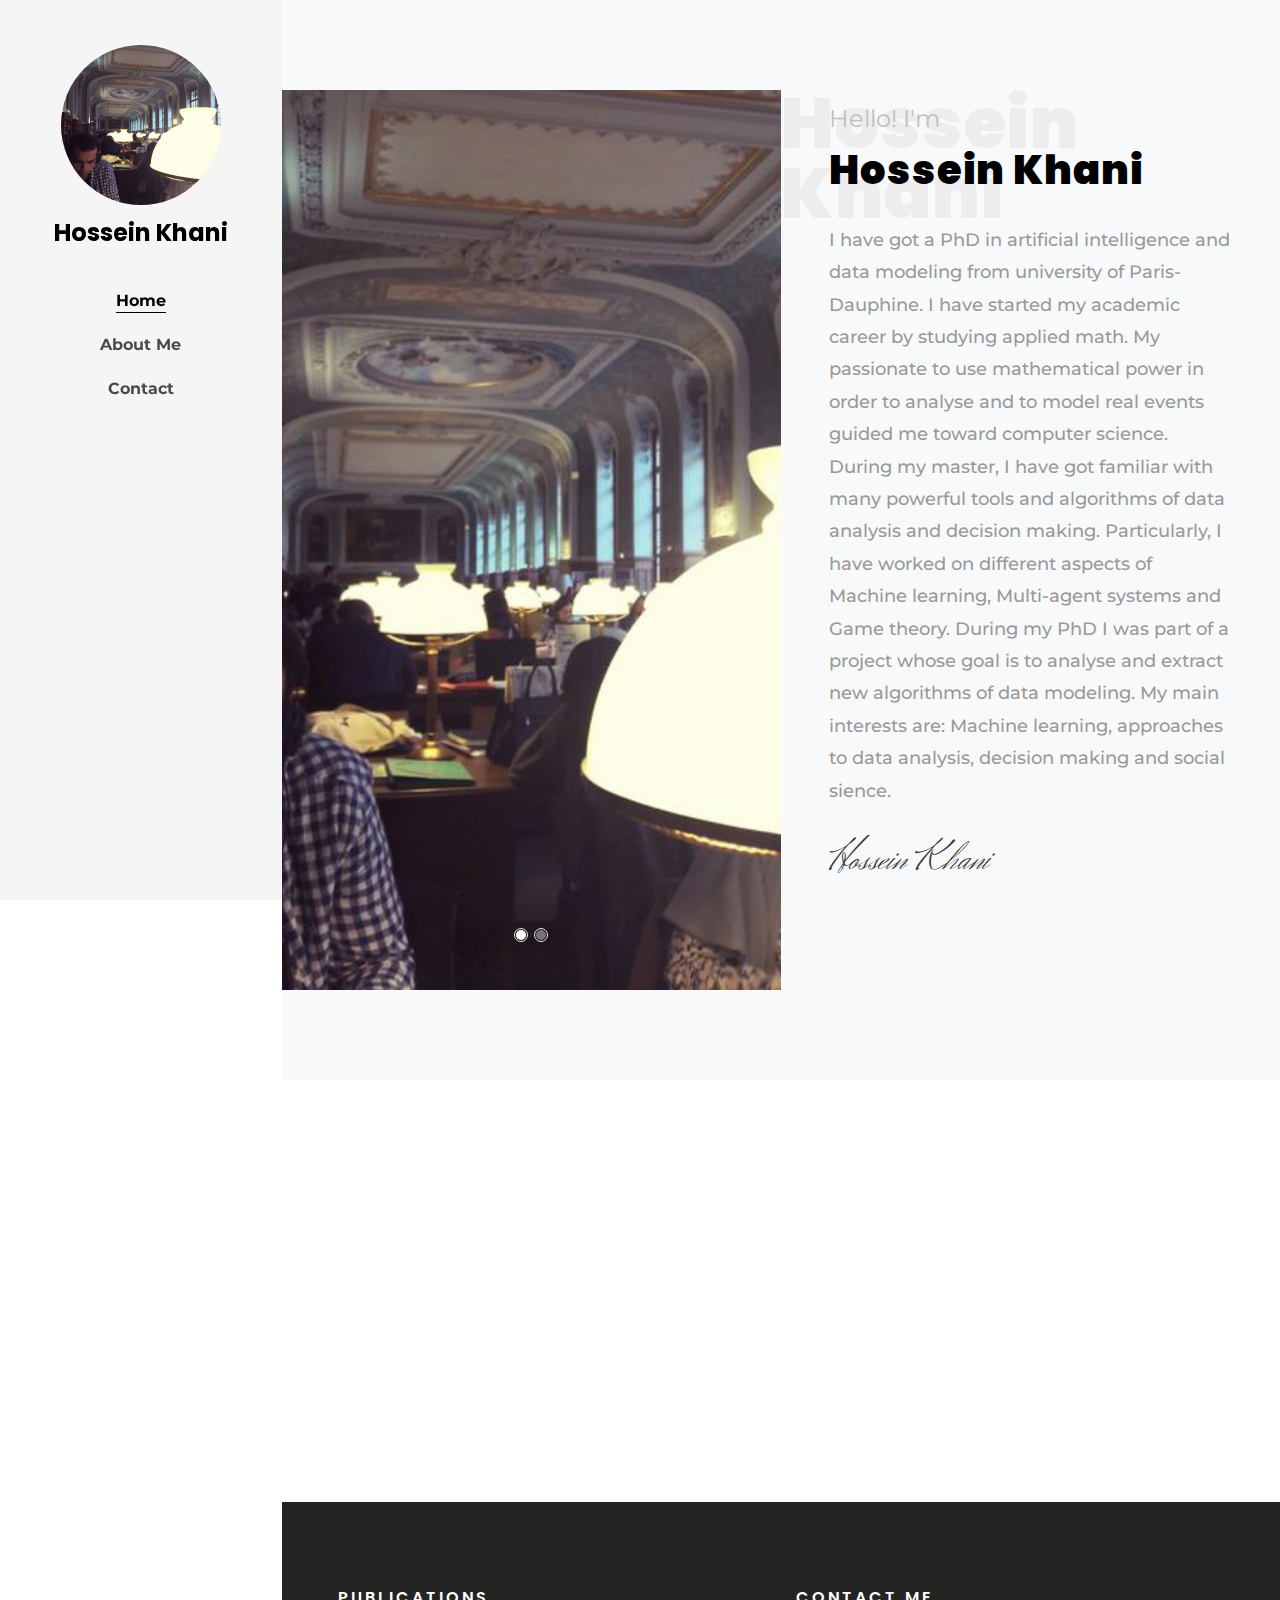
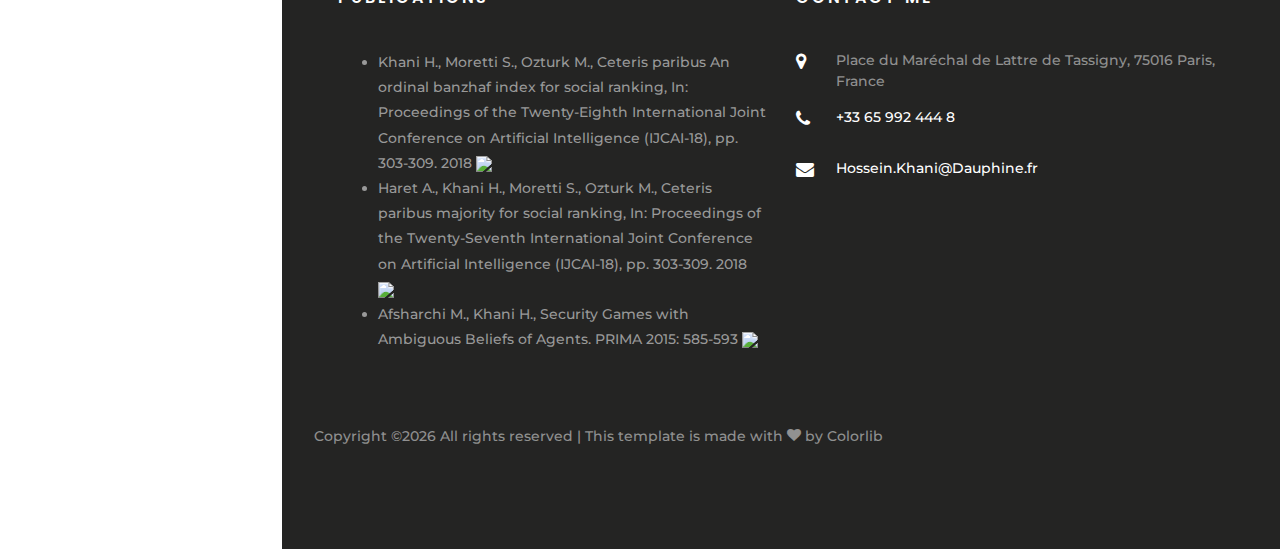
==== commit 6d6ee2db: "update index.html" ====
--- a/index.html
+++ b/index.html
@@ -70,7 +70,12 @@
 								<span class="subheading">Hello! I'm</span>
 								<h1 class="big-letter">Hossein Khani</h1>
 								<h1 class="mb-4"><span>Hossein Khani</span><span></span></h1>
-								<p class="mb-4">I have bachelor in Applied math as well as master in computer science. My career as a computer scientist have been started by working on different aspects of Game theory, Multi-agent systems and Machine learning at Institute for Advance Studies in Basic Sciences under supervision of Mohsen Afsharchi. Currently I am studying PhD at university of Dauphine under the supervision of Stefano Moretti and Meltem Öztürk. The subject of my PhD is "ordinal power indices".</p>
+								<p class="mb-4">I have got a PhD in artificial intelligence and data modeling from university of Paris-Dauphine.
+									I have started my academic career by studying applied math. My passionate to use mathematical power in order to analyse and to model real events guided me toward
+									computer science. During my master, I have got familiar with many powerful tools and algorithms of data analysis and decision making. Particularly, I have worked 
+								        on different aspects of Machine learning, Multi-agent systems and Game theory. During my PhD I was part of a project whose goal is to analyse and extract new algorithms of data modeling. 
+								        My main interests are: Machine learning, approaches to data analysis, decision making and social sience.
+								</p>
 								<h3 class="signature h1">Hossein Khani</h3>
 								<ul class="ftco-social mt-3">
 		              <li class="ftco-animate"><a href="https://twitter.com/hossein8564?lang=en"><span class="icon-twitter"></span></a></li>
@@ -205,4 +210,4 @@
   <script src="js/main.js"></script>
     
   </body>
-</html>+</html>
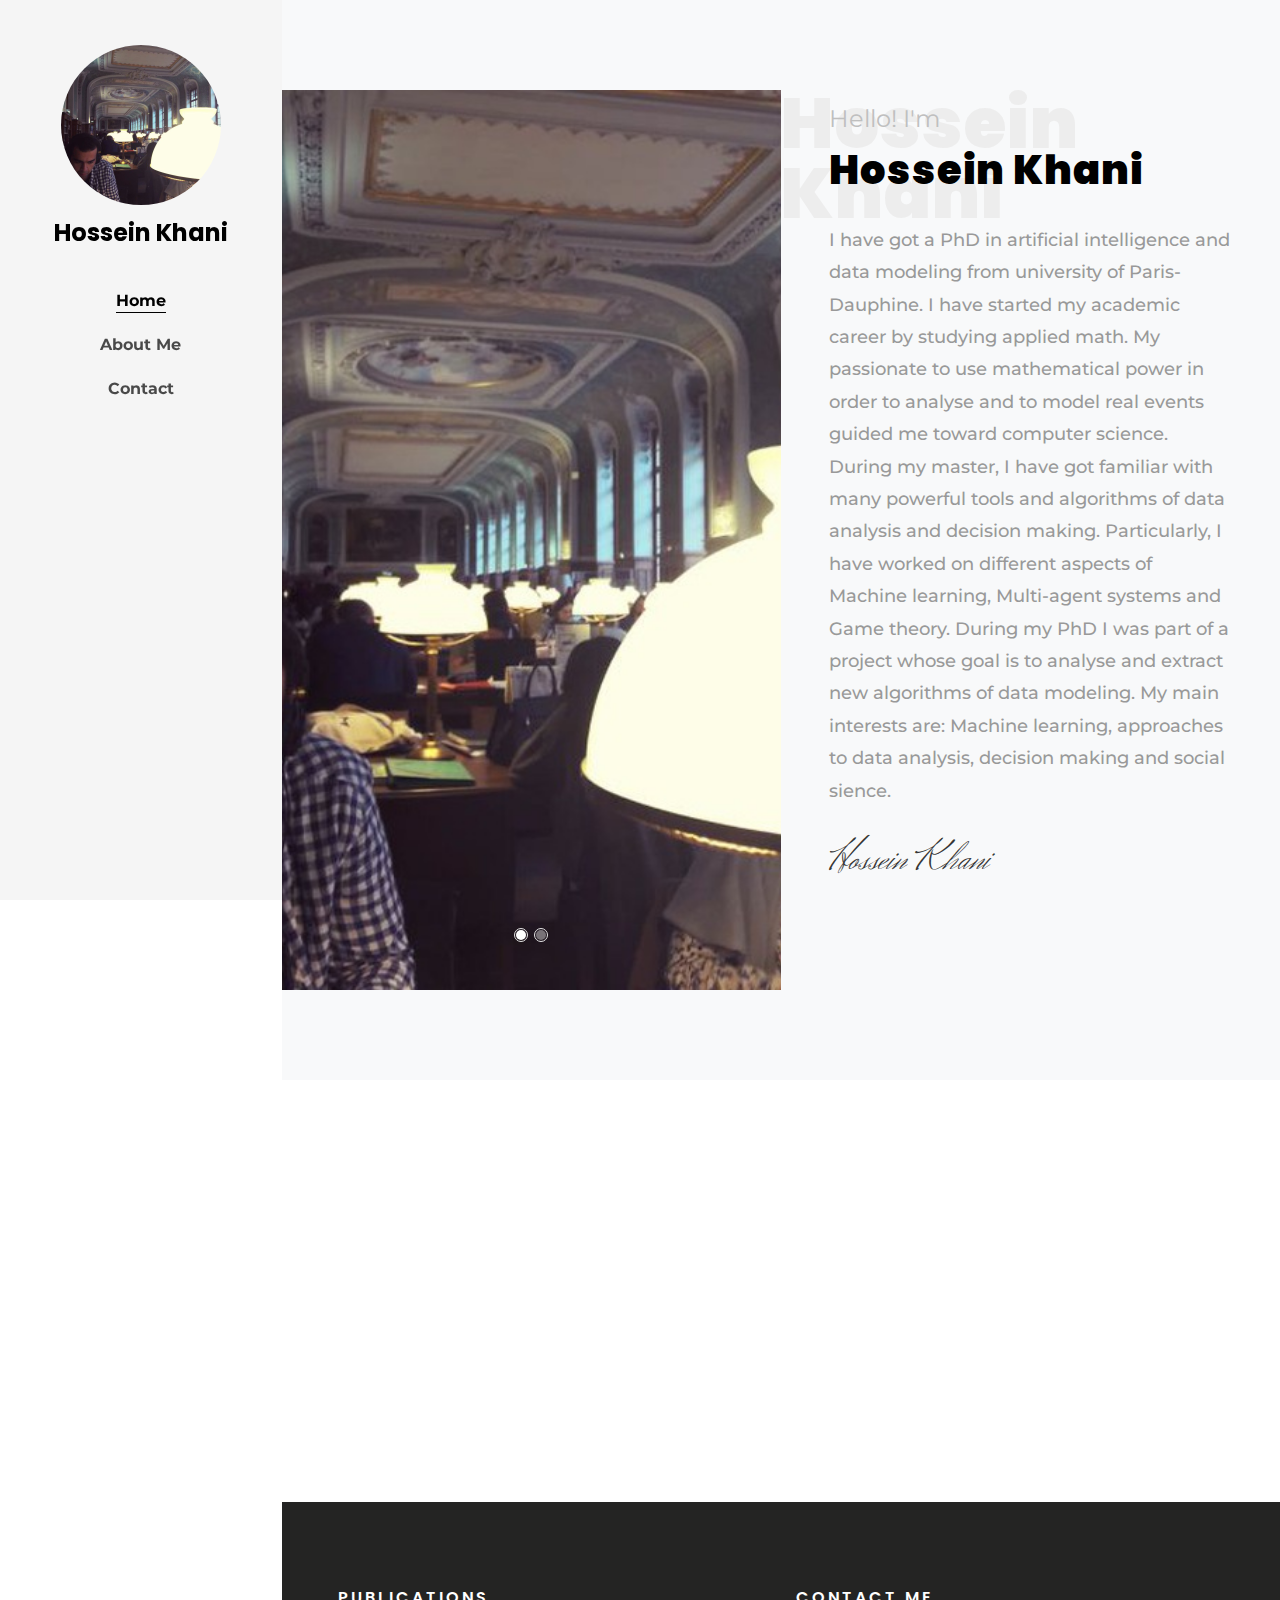
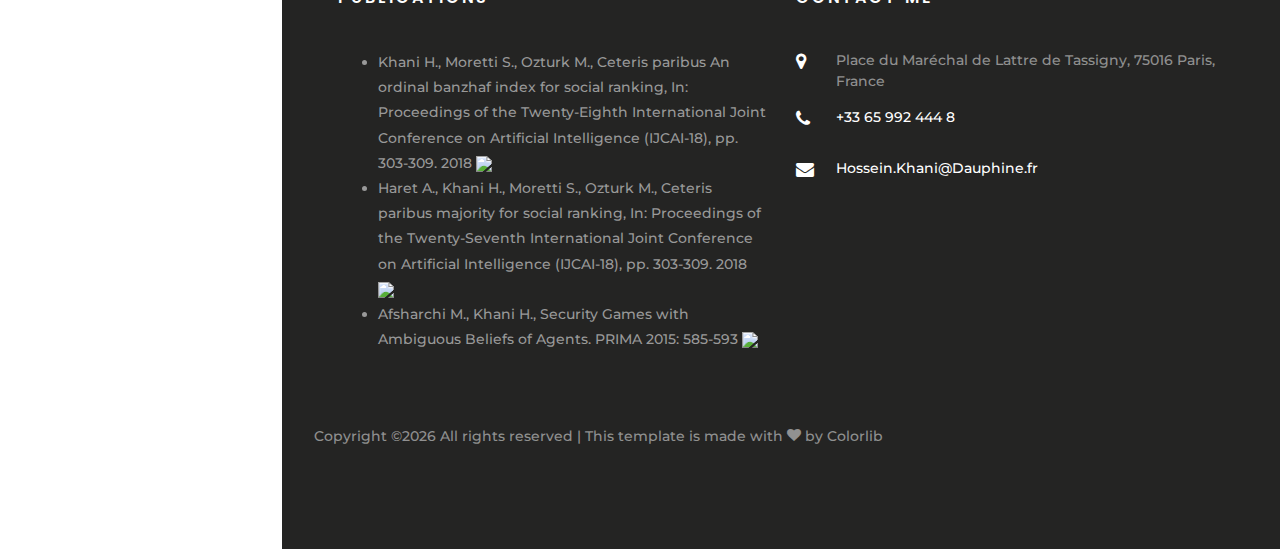
==== commit 940d3177: "update" ====
--- a/index.html
+++ b/index.html
@@ -84,7 +84,7 @@
 
 <li class="ftco-animate"><a href="https://www.linkedin.com/in/hossein-khani-0a2ab736/"><span class="fa fa-linkedin-square" style="font-size:24px"></span></a></li>
 
-<li class="ftco-animate"><a href="https://github.com/HosseinKhani1"><span class="fa fa-github fa-2x"></span></a></li>
+<li class="ftco-animate"><a href="https://github.com/hosseinkh"><span class="fa fa-github fa-2x"></span></a></li>
 		            </ul>
 	            </div>
 						</div>
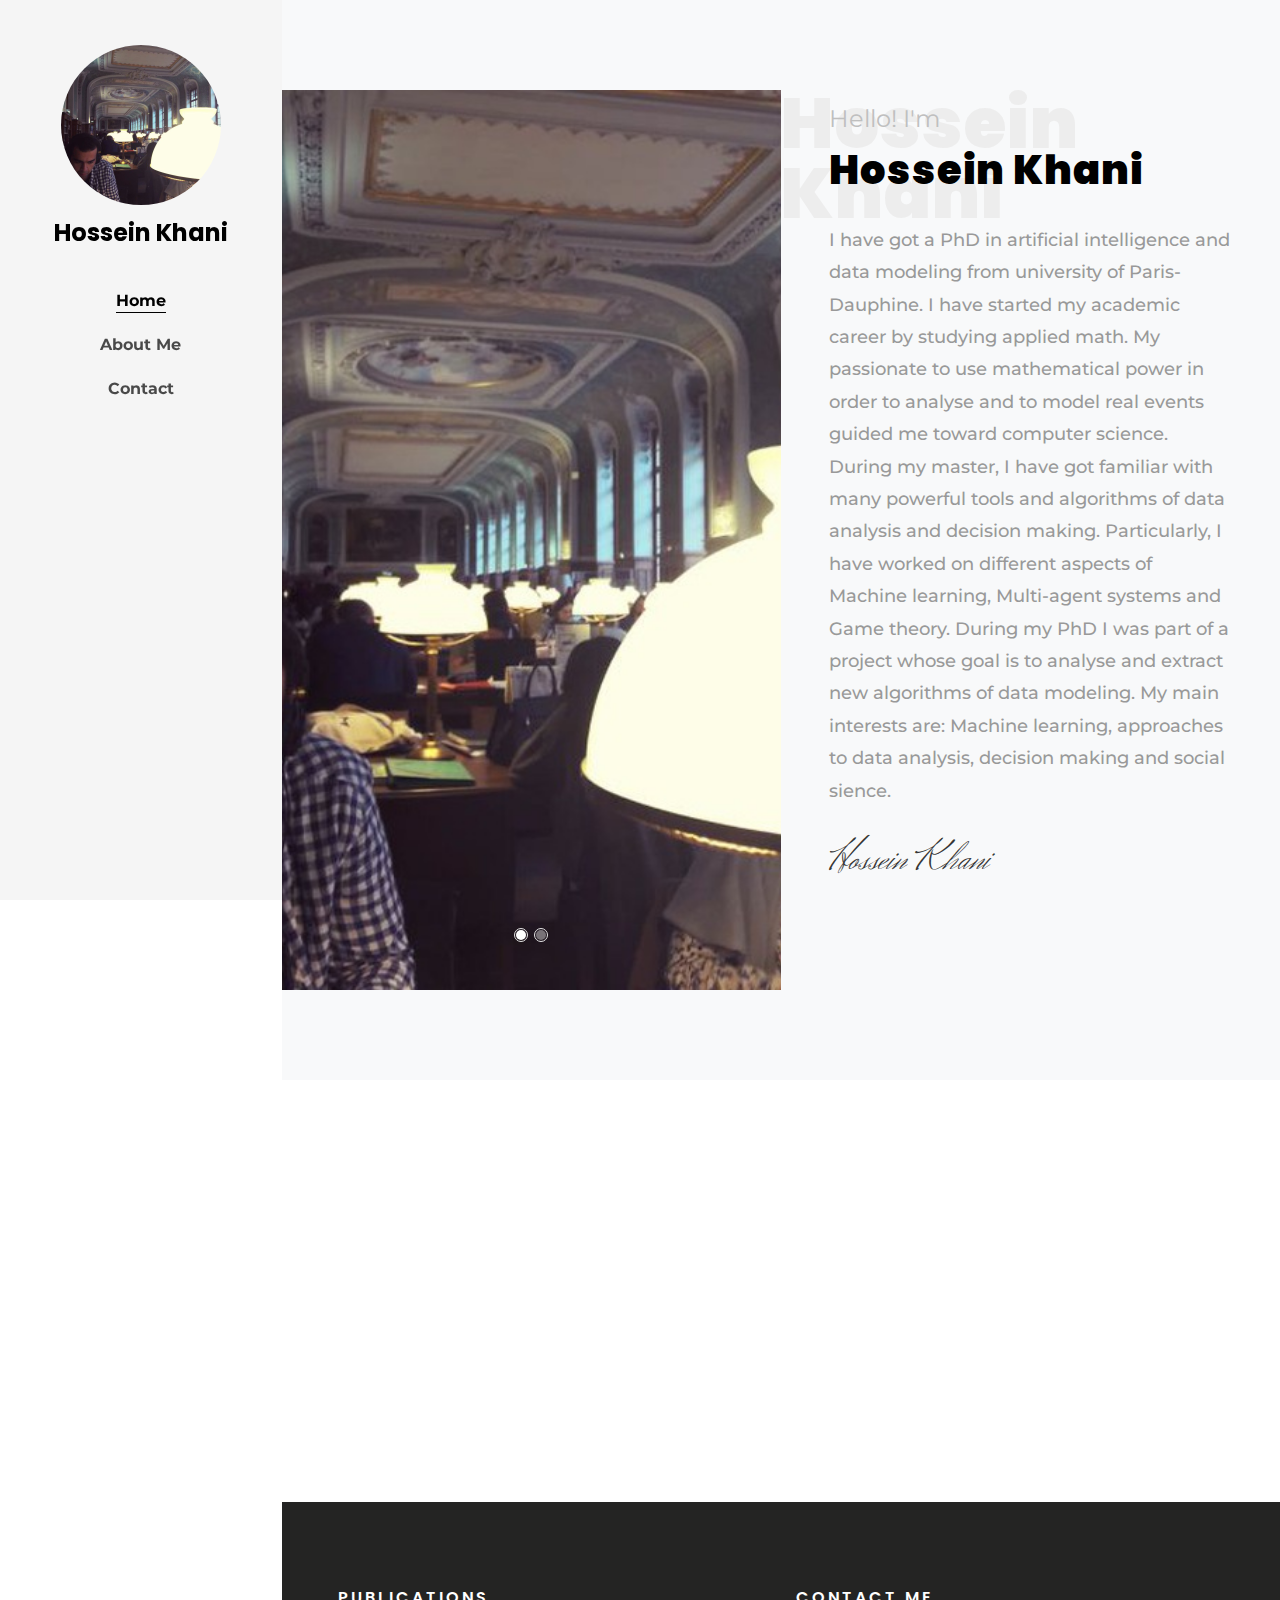
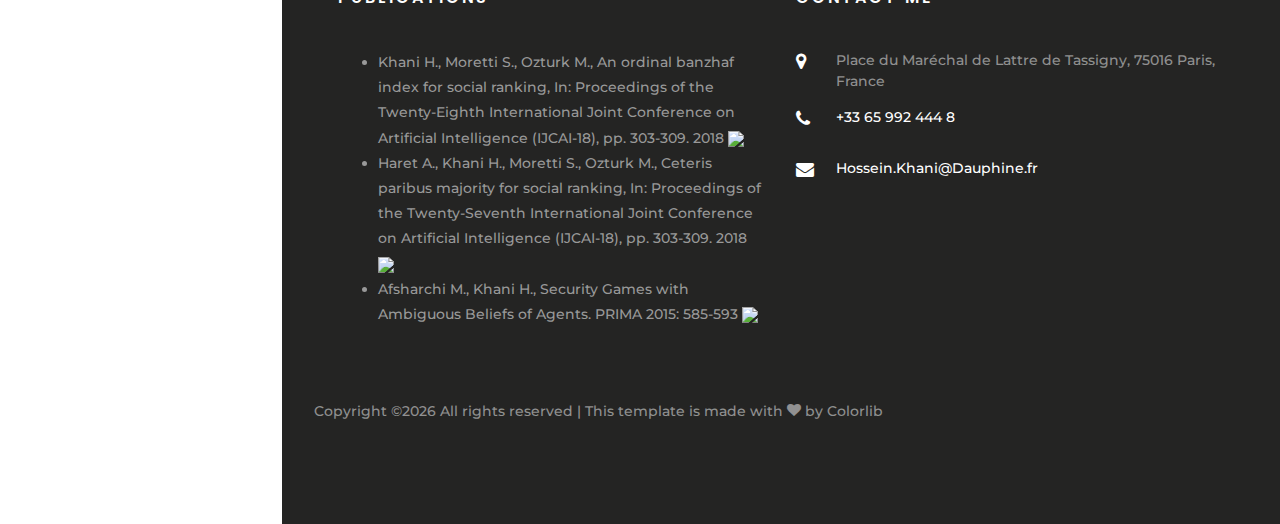
==== commit 0aa63e23: "Update index.html" ====
--- a/index.html
+++ b/index.html
@@ -148,7 +148,7 @@
 	            <div class="ftco-footer-widget mb-4 ml-md-4">
 	              <h2 class="ftco-heading-2">publications</h2>
 	              <ul>
-                      <li>Khani H., Moretti S., Ozturk M., Ceteris paribus   An ordinal banzhaf index for social ranking, In: Proceedings of the Twenty-Eighth International Joint Conference on Artificial Intelligence (IJCAI-18), pp. 303-309. 2018 <a href="http://dx.doi.org/10.24963/ijcai.2018/42" target="_blank"><img src="http://espadon.bu.dauphine.fr/labos/images/doi.png"></a></li>
+                      <li>Khani H., Moretti S., Ozturk M.,  An ordinal banzhaf index for social ranking, In: Proceedings of the Twenty-Eighth International Joint Conference on Artificial Intelligence (IJCAI-18), pp. 303-309. 2018 <a href="https://www.ijcai.org/proceedings/2019/54" target="_blank"><img src="http://espadon.bu.dauphine.fr/labos/images/doi.png"></a></li>
 
 	                <li>Haret A., Khani H., Moretti S., Ozturk M., Ceteris paribus majority for social ranking, In: Proceedings of the Twenty-Seventh International Joint Conference on Artificial Intelligence (IJCAI-18), pp. 303-309. 2018 <a href="http://dx.doi.org/10.24963/ijcai.2018/42" target="_blank"><img src="http://espadon.bu.dauphine.fr/labos/images/doi.png"></a></li>
 
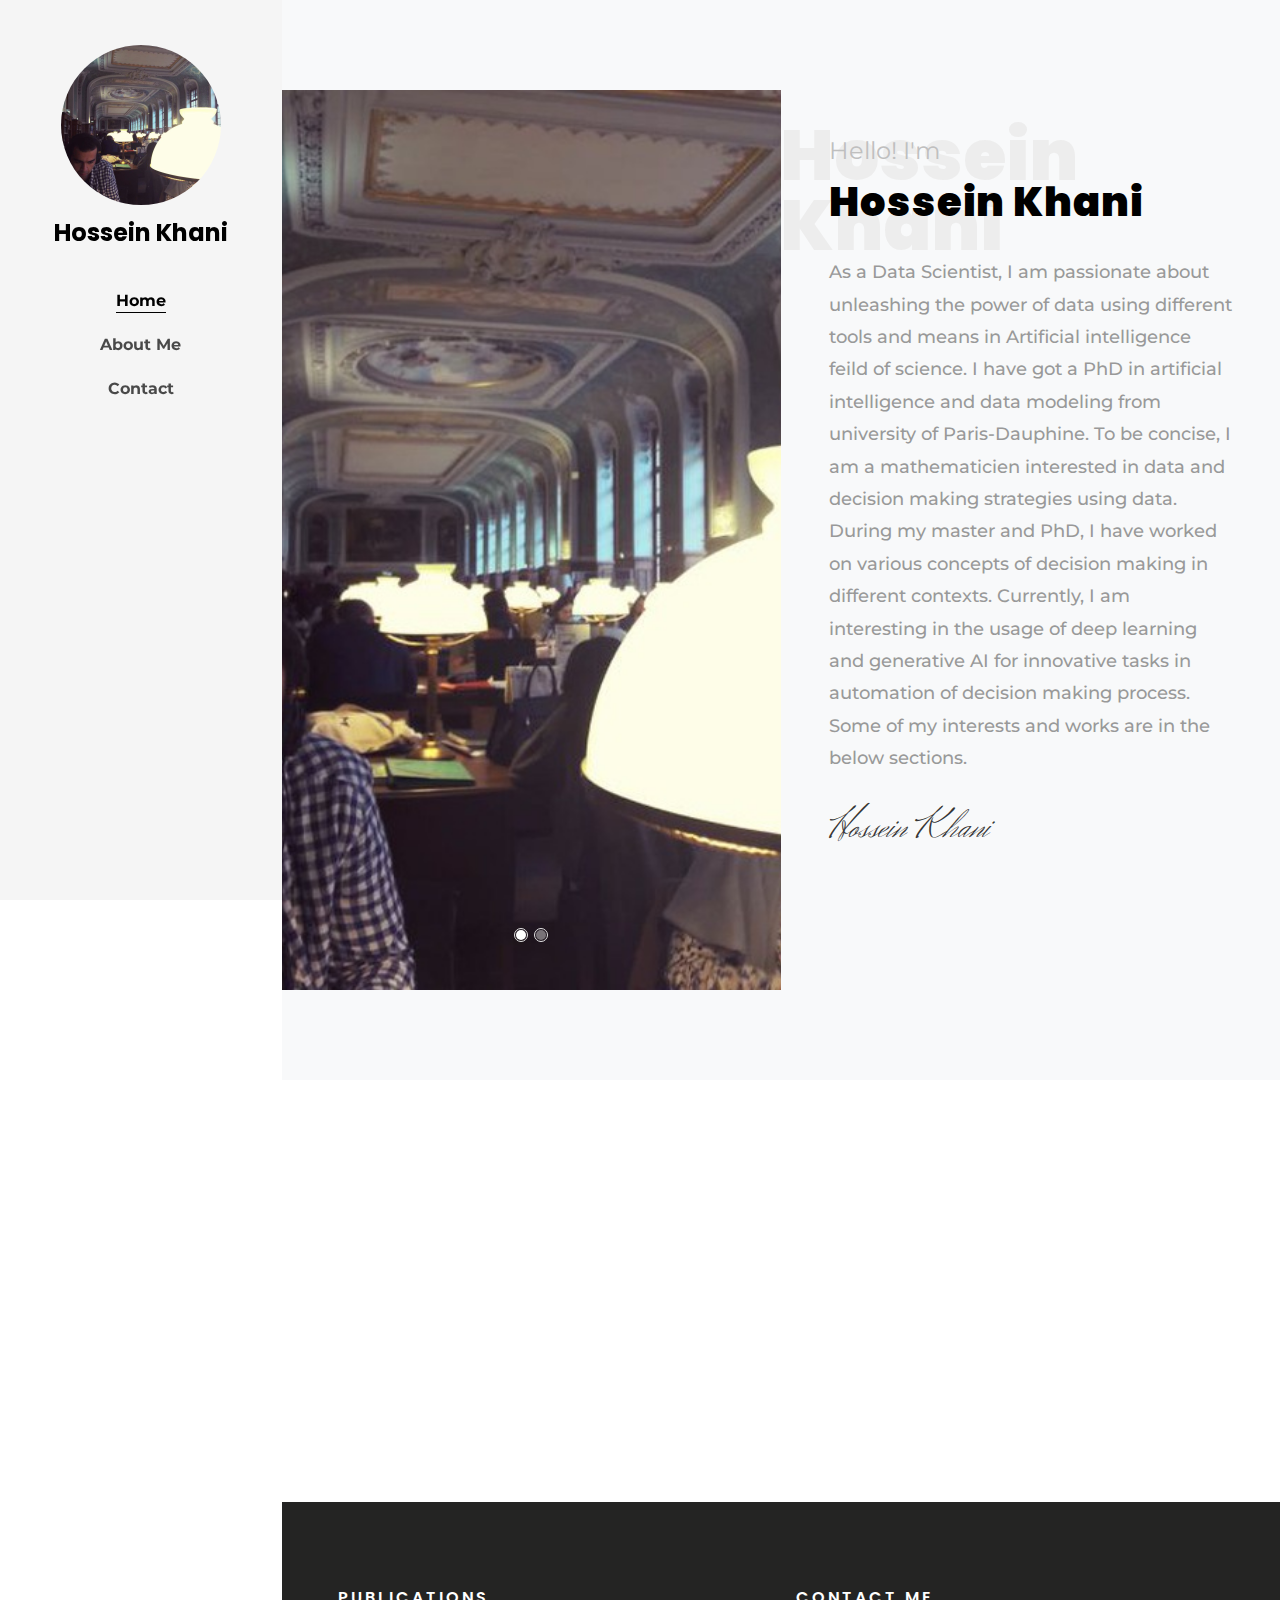
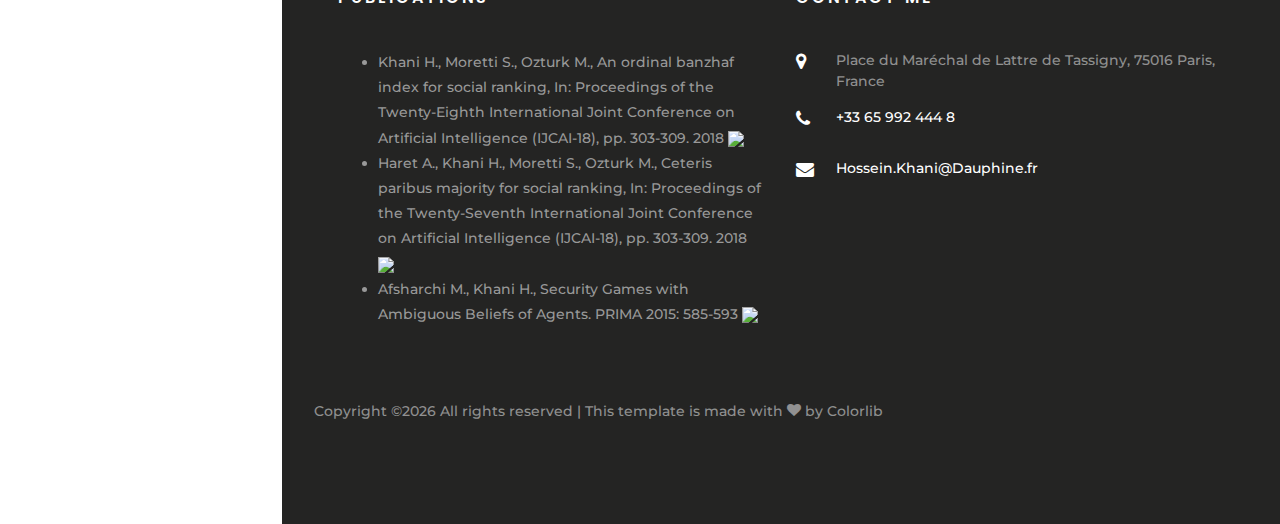
==== commit 73495486: "Update the main explanation in index.html" ====
--- a/index.html
+++ b/index.html
@@ -70,11 +70,11 @@
 								<span class="subheading">Hello! I'm</span>
 								<h1 class="big-letter">Hossein Khani</h1>
 								<h1 class="mb-4"><span>Hossein Khani</span><span></span></h1>
-								<p class="mb-4">I have got a PhD in artificial intelligence and data modeling from university of Paris-Dauphine.
-									I have started my academic career by studying applied math. My passionate to use mathematical power in order to analyse and to model real events guided me toward
-									computer science. During my master, I have got familiar with many powerful tools and algorithms of data analysis and decision making. Particularly, I have worked 
-								        on different aspects of Machine learning, Multi-agent systems and Game theory. During my PhD I was part of a project whose goal is to analyse and extract new algorithms of data modeling. 
-								        My main interests are: Machine learning, approaches to data analysis, decision making and social sience.
+								<p class="mb-4">As a Data Scientist, I am passionate about unleashing the power of data using different tools and means in Artificial intelligence feild of science.
+									I have got a PhD in artificial intelligence and data modeling from university of Paris-Dauphine.
+									To be concise, I am a mathematicien interested in data and decision making strategies using data. During my master and PhD, I have worked on various concepts of decision making in different contexts.
+									Currently, I am interesting in the usage of deep learning and generative AI for innovative tasks in automation of decision making process.
+									Some of my interests and works are in the below sections.
 								</p>
 								<h3 class="signature h1">Hossein Khani</h3>
 								<ul class="ftco-social mt-3">
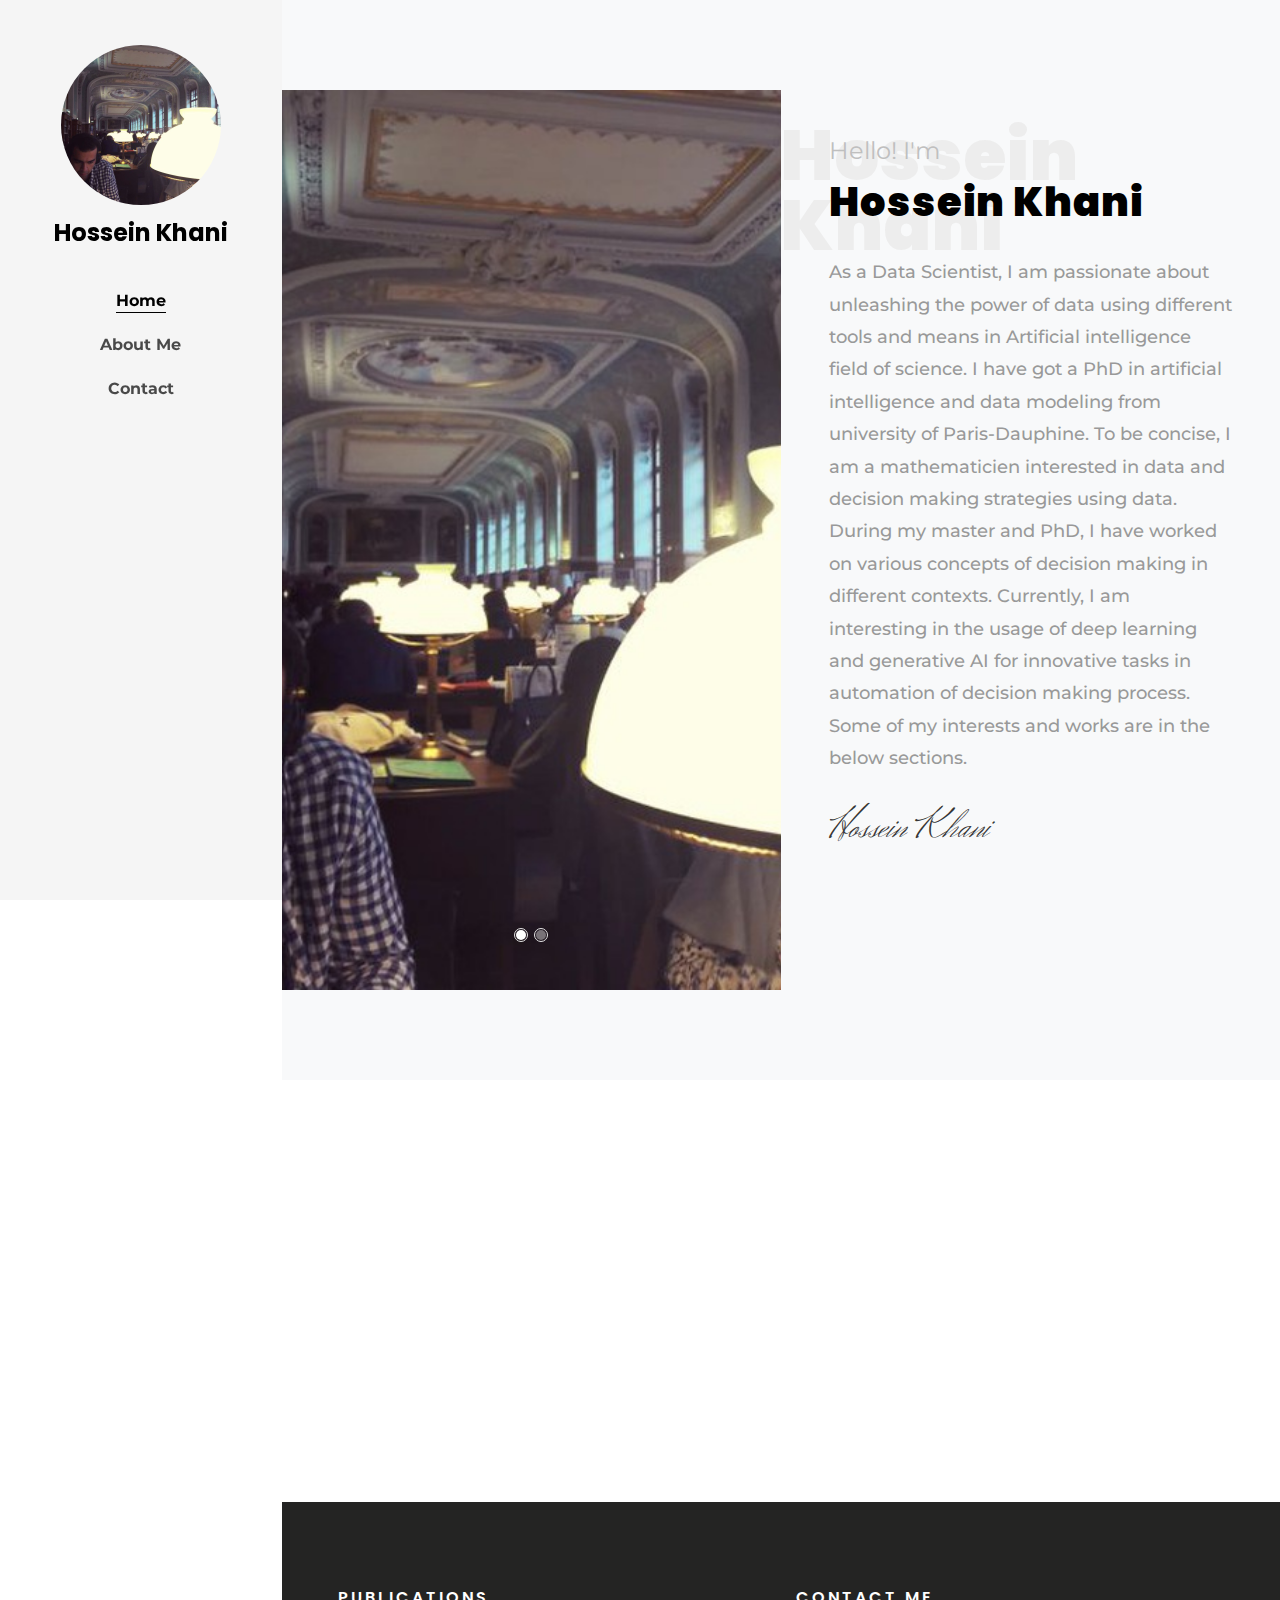
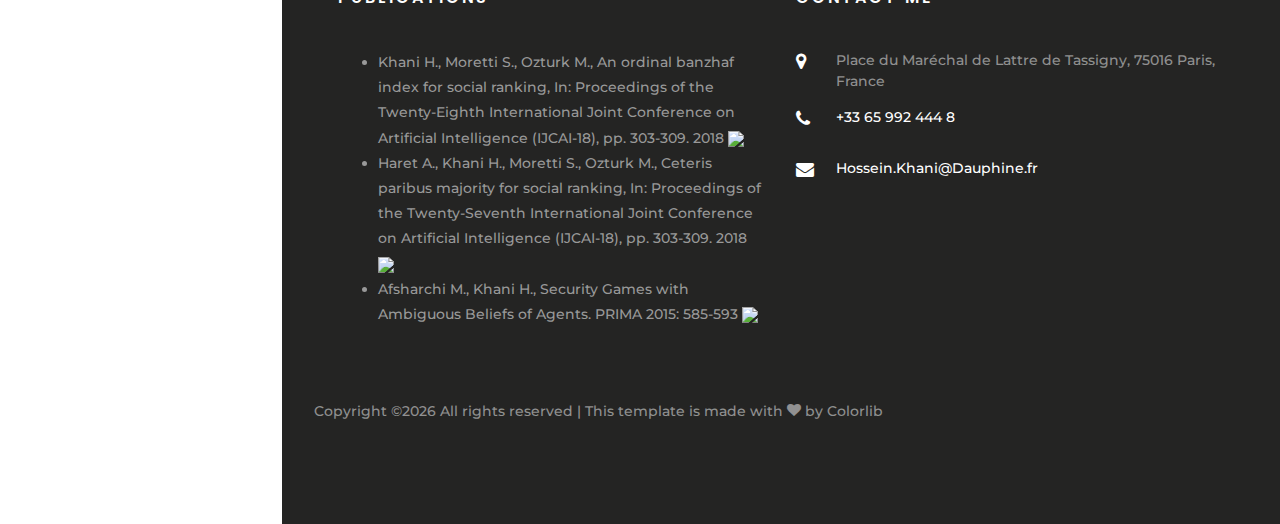
==== commit 966d5c39: "Update index.html" ====
--- a/index.html
+++ b/index.html
@@ -70,7 +70,7 @@
 								<span class="subheading">Hello! I'm</span>
 								<h1 class="big-letter">Hossein Khani</h1>
 								<h1 class="mb-4"><span>Hossein Khani</span><span></span></h1>
-								<p class="mb-4">As a Data Scientist, I am passionate about unleashing the power of data using different tools and means in Artificial intelligence feild of science.
+								<p class="mb-4">As a Data Scientist, I am passionate about unleashing the power of data using different tools and means in Artificial intelligence field of science.
 									I have got a PhD in artificial intelligence and data modeling from university of Paris-Dauphine.
 									To be concise, I am a mathematicien interested in data and decision making strategies using data. During my master and PhD, I have worked on various concepts of decision making in different contexts.
 									Currently, I am interesting in the usage of deep learning and generative AI for innovative tasks in automation of decision making process.
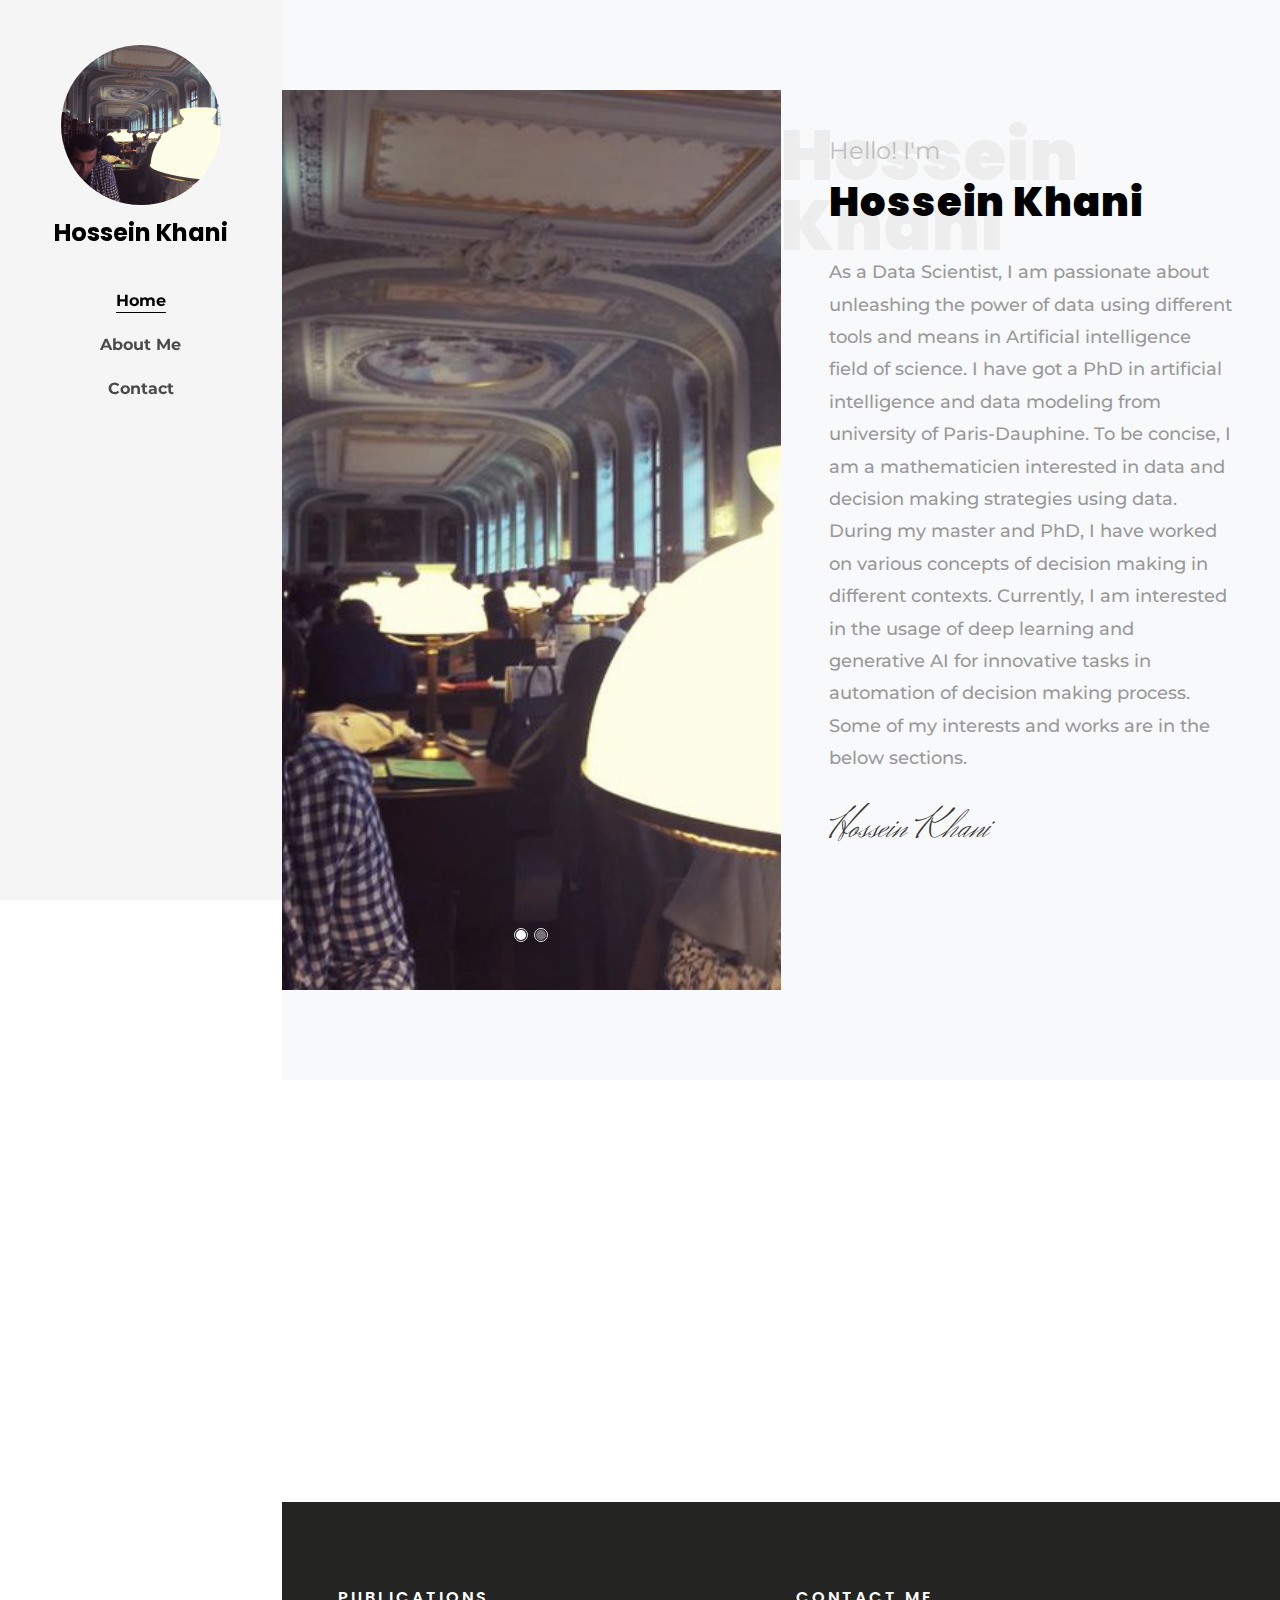
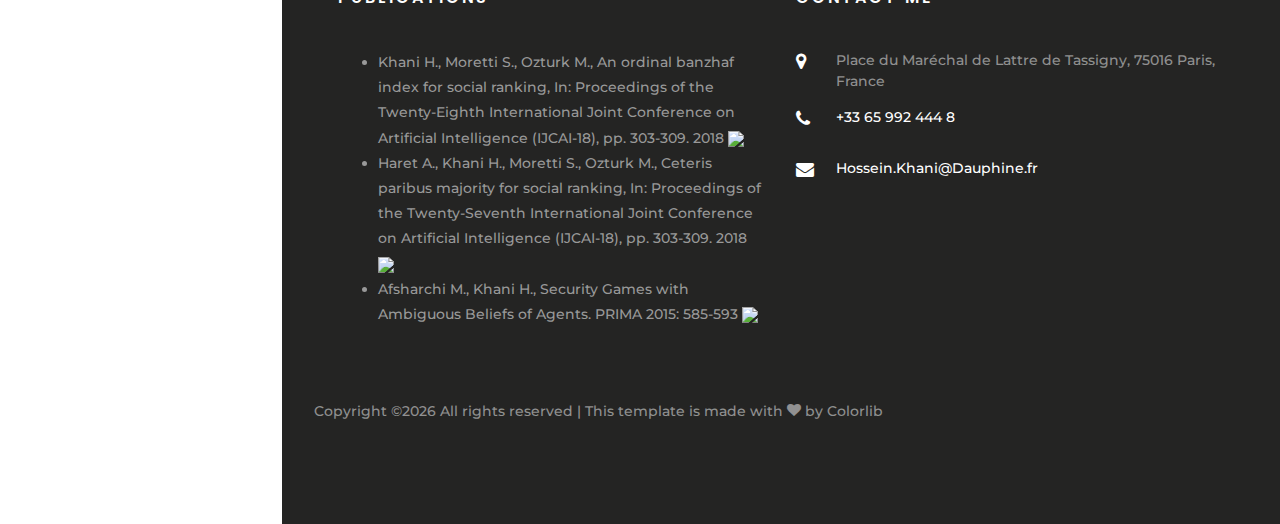
==== commit 7cd4fdaf: "Update index.html" ====
--- a/index.html
+++ b/index.html
@@ -73,7 +73,7 @@
 								<p class="mb-4">As a Data Scientist, I am passionate about unleashing the power of data using different tools and means in Artificial intelligence field of science.
 									I have got a PhD in artificial intelligence and data modeling from university of Paris-Dauphine.
 									To be concise, I am a mathematicien interested in data and decision making strategies using data. During my master and PhD, I have worked on various concepts of decision making in different contexts.
-									Currently, I am interesting in the usage of deep learning and generative AI for innovative tasks in automation of decision making process.
+									Currently, I am interested in the usage of deep learning and generative AI for innovative tasks in automation of decision making process.
 									Some of my interests and works are in the below sections.
 								</p>
 								<h3 class="signature h1">Hossein Khani</h3>
